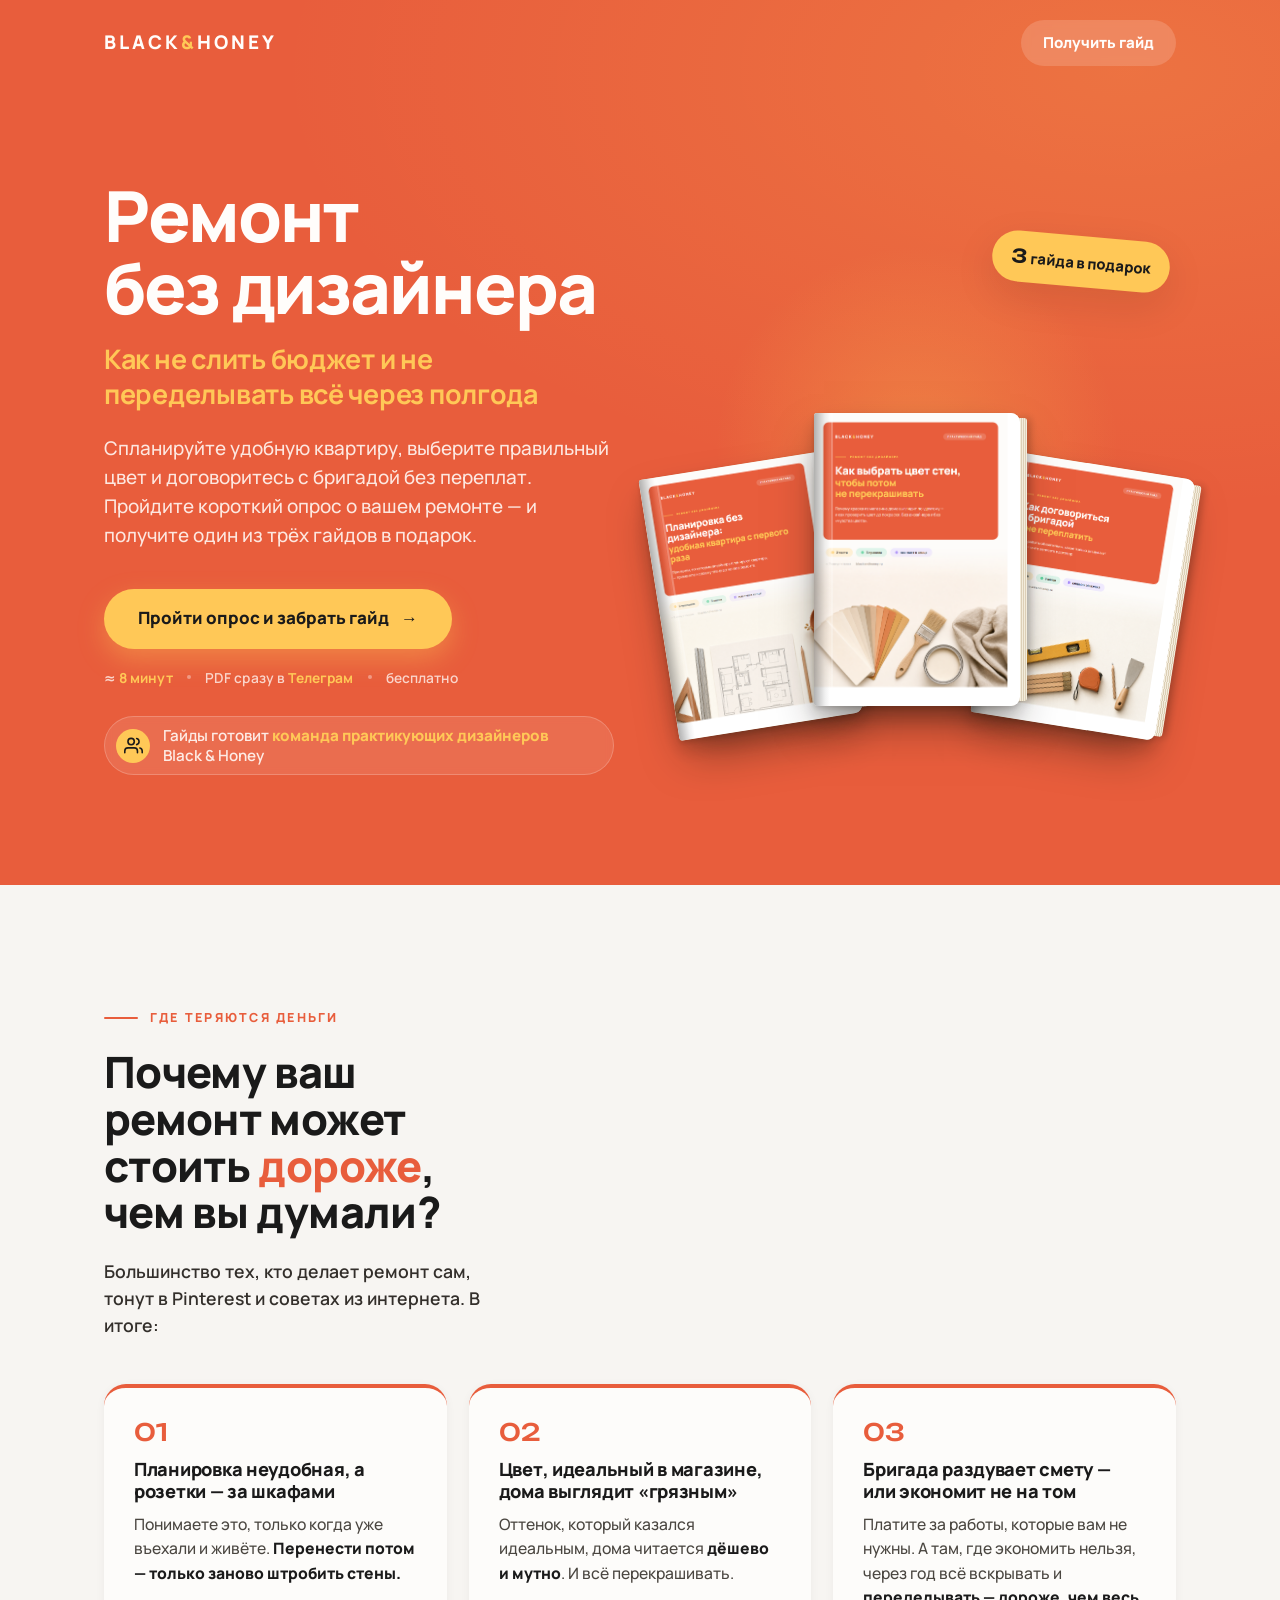
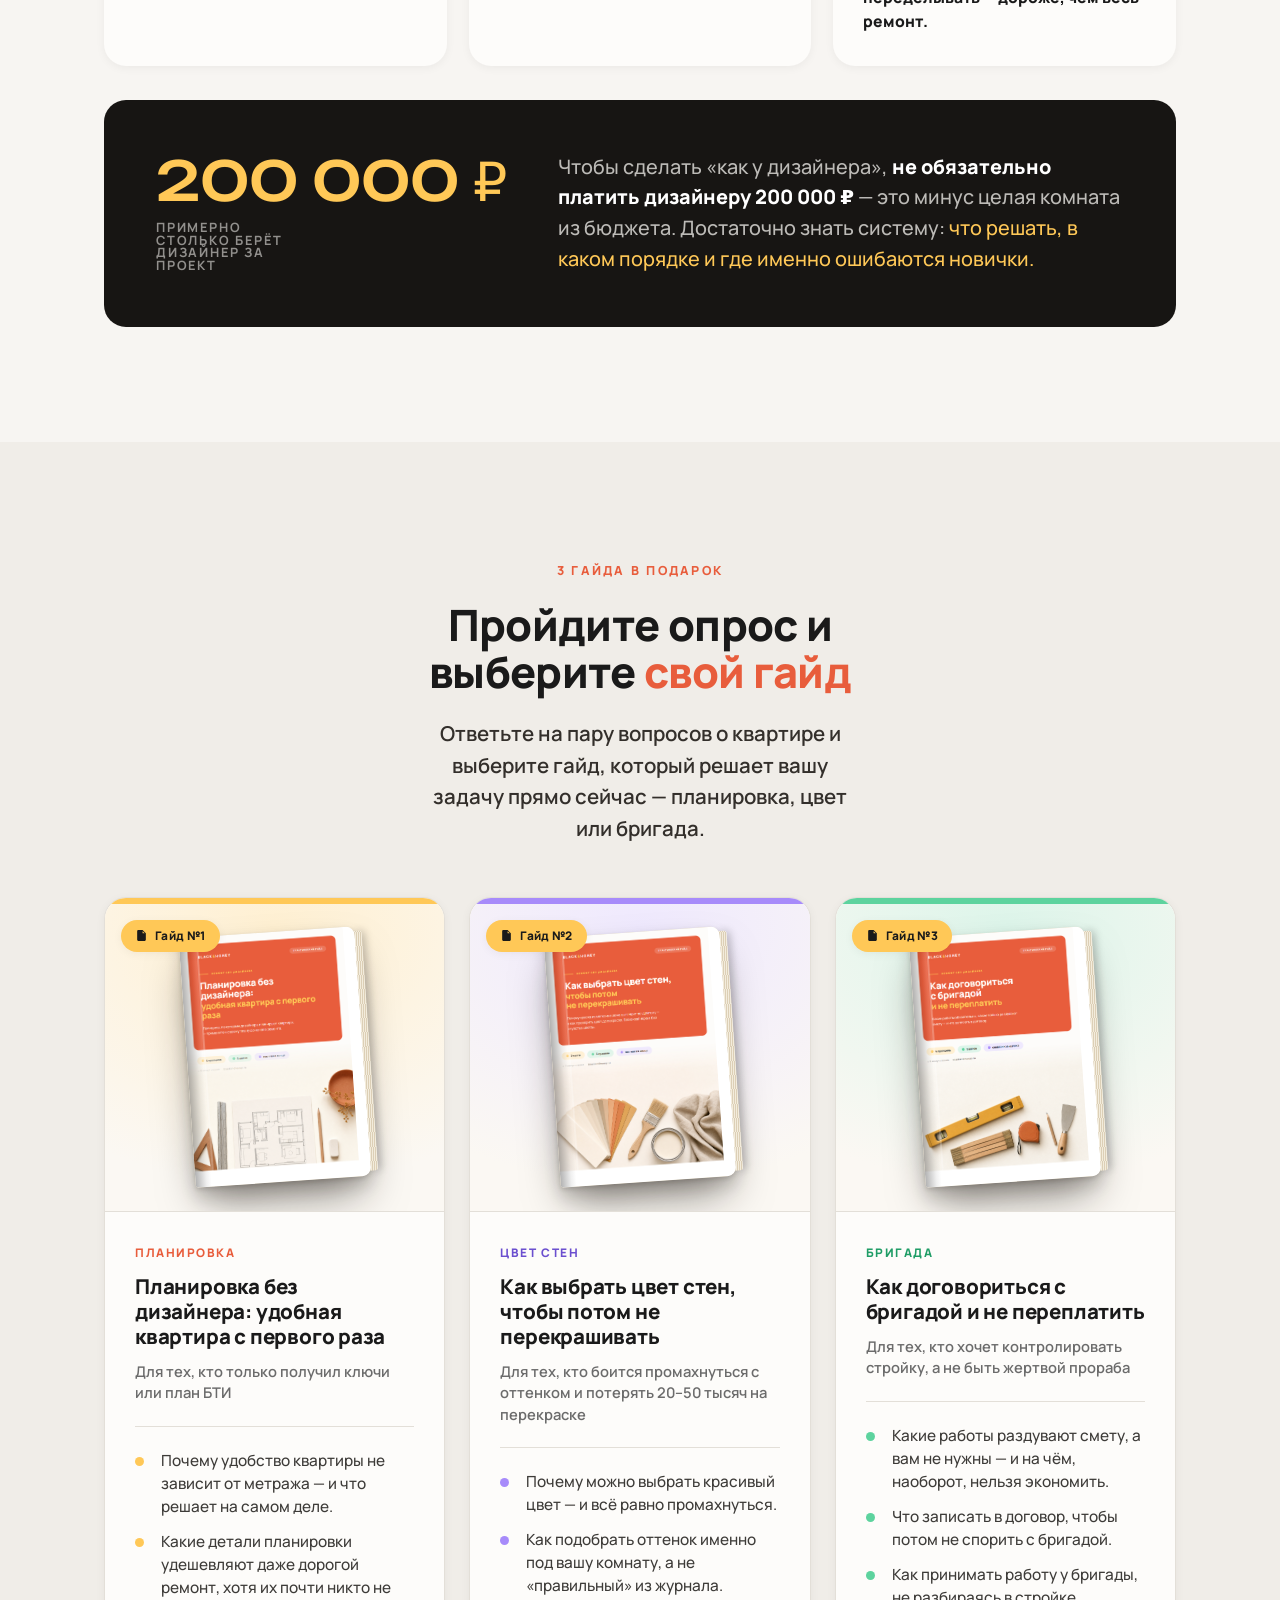
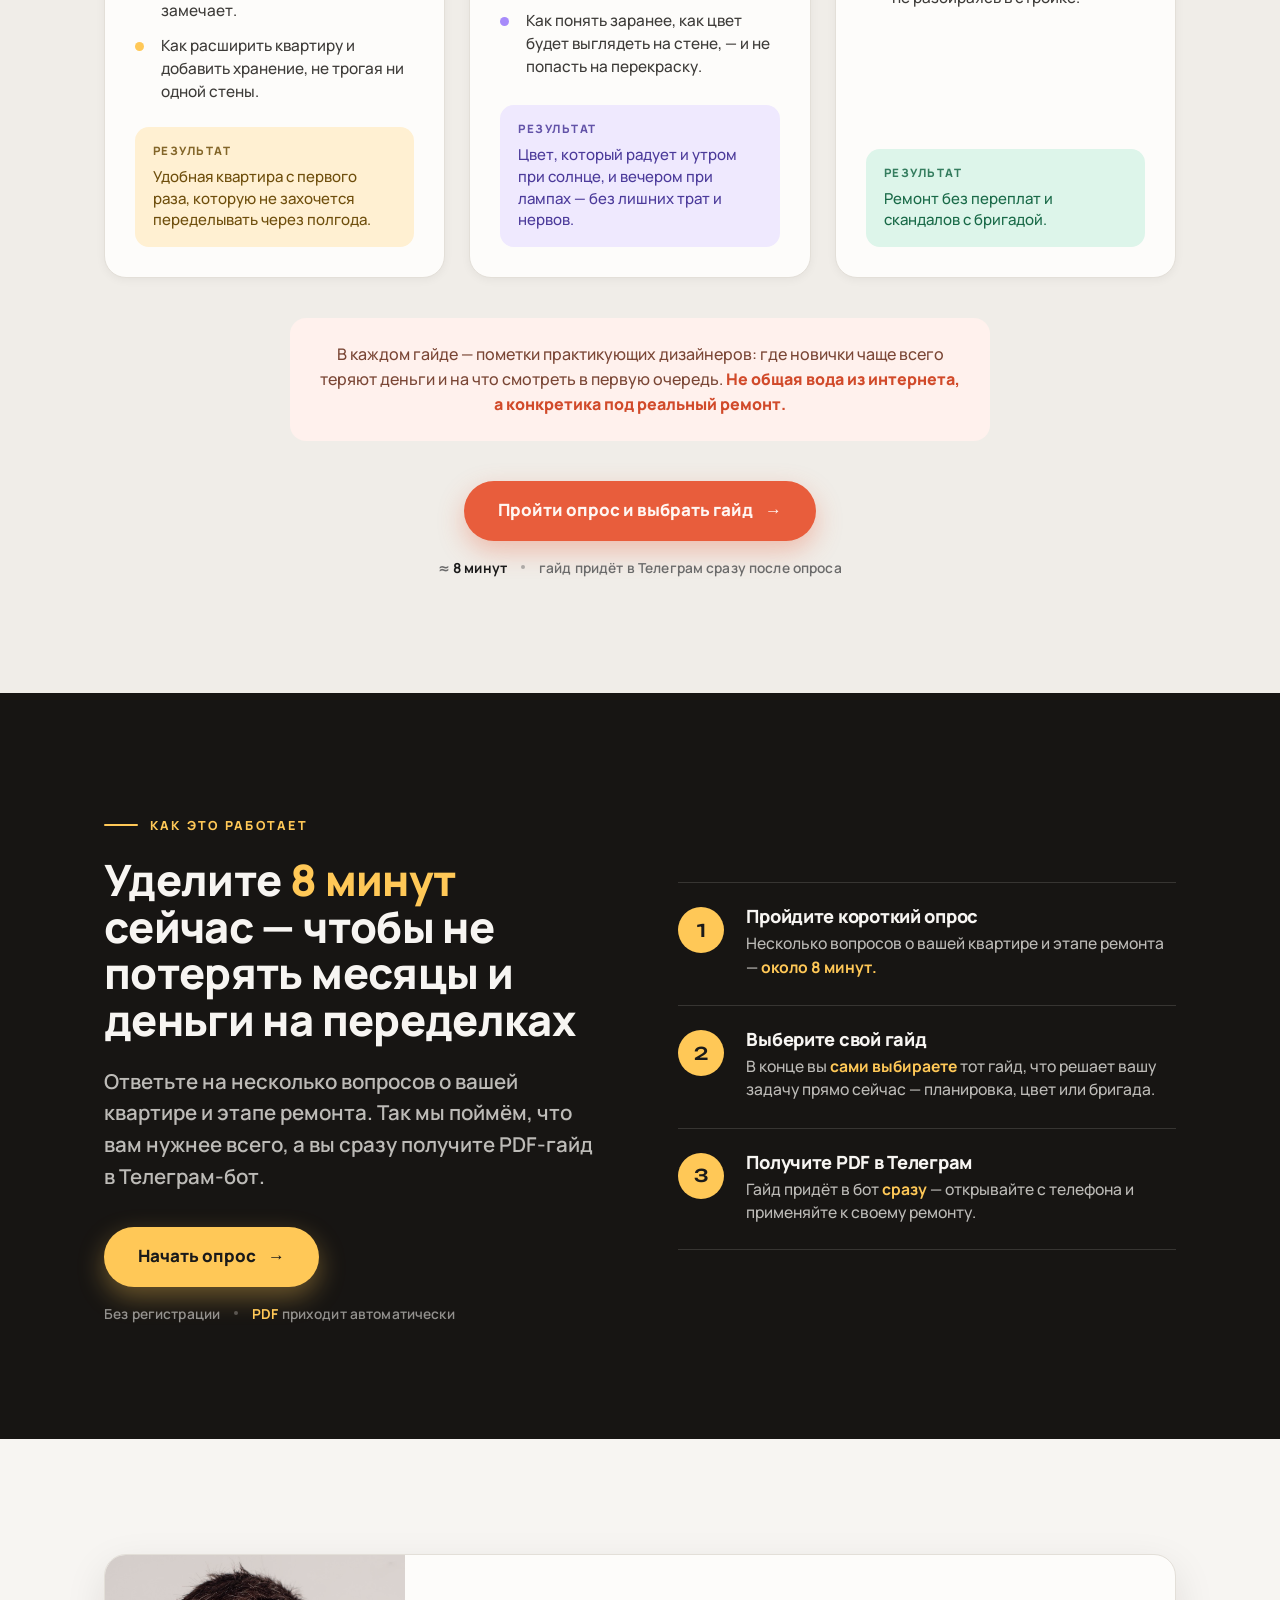
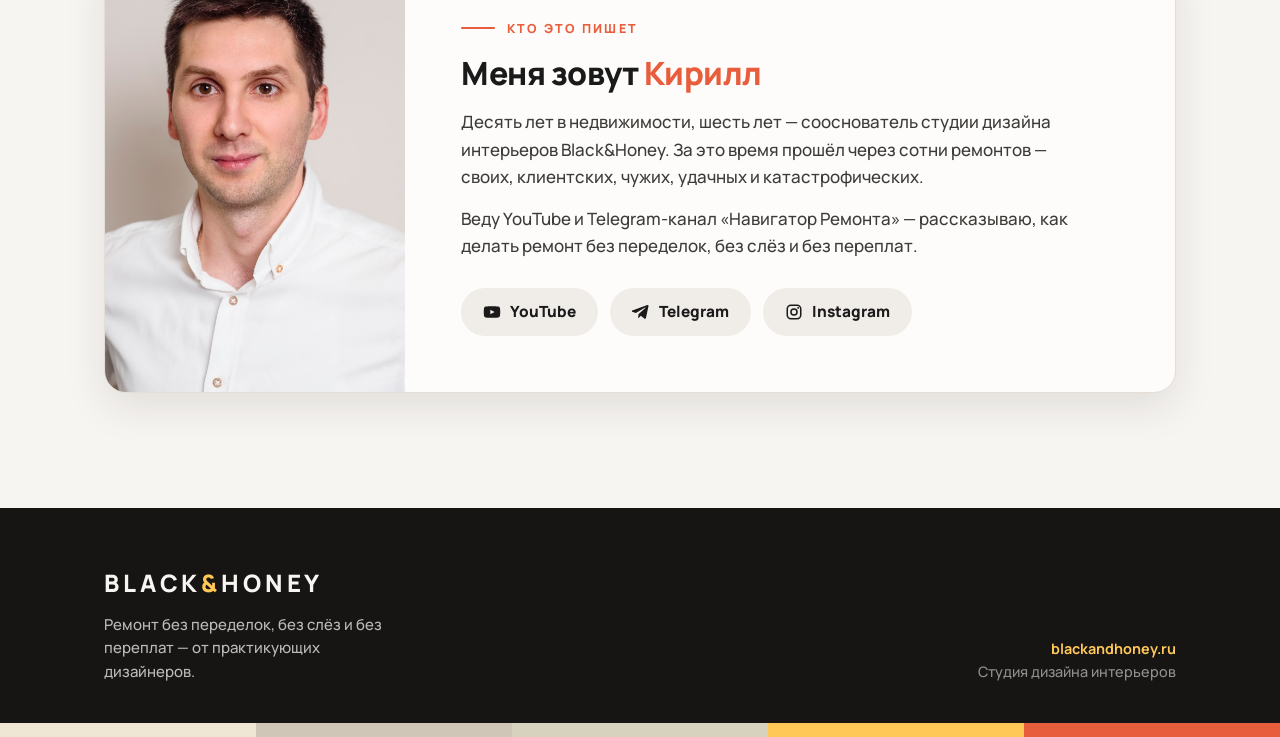
==== index.html @ 9e398879 "Kirill interior — лендинг" ====
<!DOCTYPE html>
<html lang="ru">
<head>
<meta charset="UTF-8">
<meta name="viewport" content="width=device-width, initial-scale=1">
<title>Black &amp; Honey — Ремонт без дизайнера: пройдите опрос и заберите гайд</title>
<meta name="description" content="Спланируйте удобную квартиру, выберите правильный цвет и договоритесь с бригадой без переплат. Пройдите короткий опрос и получите один из трёх гайдов от практикующих дизайнеров в подарок.">
<link rel="stylesheet" href="fonts/fonts.css">
<style>
/* ============ ТОКЕНЫ (палитра blackandhoney.ru — из гайдов) ============ */
:root{
  --ink:        #1A1A1A;
  --ink-deep:   #171513;
  --paper:      #F7F5F2;
  --paper-2:    #F0EDE8;
  --page:       #FDFCFA;
  --honey:      #FFC857;
  --honey-deep: #E2A93B;
  --terra:      #E85D3C;
  --terra-deep: #D14A2A;
  --terra-soft: #FFF1ED;
  --muted:      #6B6B6B;
  --line:       #E3DFD8;
  --line-dark:  rgba(247,245,242,.14);
  --paper-dim:  rgba(247,245,242,.74);
  --paper-dim2: rgba(247,245,242,.55);

  /* пастельные акценты (как в гайдах) */
  --p-yellow:   #FFC857;
  --p-purple:   #A78BFA;
  --p-green:    #5DD39E;
  --p-yellow-soft: #FFF0D2;
  --p-purple-soft: #EFE9FE;
  --p-green-soft:  #DDF5EA;

  /* выкрасы для финальной ленты */
  --sw-cream:   #F0E6D4;
  --sw-greige:  #CFC6B8;
  --sw-green:   #D6D2BD;

  --wrap: 1120px;
  --radius: 22px;
  --shadow-sm: 0 2px 10px rgba(26,20,14,.05);
  --shadow-md: 0 14px 40px rgba(26,20,14,.10);
  --shadow-lg: 0 26px 70px rgba(26,20,14,.16);
}

*{margin:0;padding:0;box-sizing:border-box}
html{scroll-behavior:smooth}
body{
  font-family:'Manrope',system-ui,-apple-system,sans-serif;
  font-weight:500;
  color:var(--ink);
  background:var(--paper);
  -webkit-font-smoothing:antialiased;
  text-rendering:optimizeLegibility;
  line-height:1.55;
  overflow-x:hidden;
}
img{max-width:100%;display:block}
a{color:inherit;text-decoration:none}
::selection{background:var(--honey);color:var(--ink)}

.wrap{max-width:var(--wrap);margin:0 auto;padding:0 24px}
.section{padding:clamp(64px,9vw,120px) 0}

/* ============ ТИПОГРАФИКА ============ */
h1,h2,h3,h4{letter-spacing:-.015em;line-height:1.08;font-weight:800}
.uf{font-family:'Unbounded',sans-serif}

.kicker{
  display:inline-flex;align-items:center;gap:12px;
  font-size:.78rem;font-weight:800;letter-spacing:.18em;text-transform:uppercase;
  color:var(--terra);margin-bottom:22px;
}
.kicker::before{content:"";width:34px;height:2px;background:currentColor;border-radius:2px}
.kicker.on-dark{color:var(--honey)}

h2.h{font-size:clamp(1.7rem,4.2vw,2.7rem);max-width:20ch;margin-bottom:22px}
h2.h em{font-style:normal;color:var(--terra)}
.on-dark h2.h em,.dark h2.h em{color:var(--honey)}
.lead{font-size:clamp(1.05rem,2.2vw,1.28rem);line-height:1.55;font-weight:600;max-width:60ch;color:#332f2b}
.dark .lead,.on-dark .lead{color:var(--paper-dim)}

/* ============ КНОПКИ ============ */
.btn{
  display:inline-flex;align-items:center;justify-content:center;gap:12px;
  font-weight:800;font-size:1.06rem;line-height:1;
  padding:20px 34px;border-radius:100px;border:0;cursor:pointer;
  min-height:60px;transition:transform .18s ease, box-shadow .18s ease, background .18s ease;
  text-align:center;
}
.btn-primary{background:var(--terra);color:#FFF6F2;box-shadow:0 10px 26px rgba(232,93,60,.34)}
.btn-primary:hover{background:var(--terra-deep);transform:translateY(-2px);box-shadow:0 16px 34px rgba(232,93,60,.42)}
.btn-honey{background:var(--honey);color:var(--ink);box-shadow:0 10px 26px rgba(255,200,87,.36)}
.btn-honey:hover{background:var(--honey-deep);transform:translateY(-2px);box-shadow:0 16px 34px rgba(255,200,87,.44)}
.btn .arw{font-family:'Unbounded';font-weight:500;transition:transform .18s ease}
.btn:hover .arw{transform:translateX(4px)}
.btn-sm{padding:13px 22px;font-size:.94rem;min-height:46px}
.btn:focus-visible{outline:3px solid var(--ink);outline-offset:3px}

.cta-note{font-size:.86rem;color:var(--muted);font-weight:600;letter-spacing:.01em;
  display:flex;align-items:center;gap:14px;flex-wrap:wrap}
.cta-note b{color:var(--ink)}
.on-dark .cta-note,.dark .cta-note{color:var(--paper-dim2)}
.on-dark .cta-note b,.dark .cta-note b{color:var(--honey)}
.cta-note .dot{width:4px;height:4px;border-radius:50%;background:currentColor;opacity:.5}

/* ============ ХЕДЕР ============ */
.head{
  position:fixed;top:0;left:0;right:0;z-index:100;
  transition:background .3s ease, box-shadow .3s ease, padding .3s ease;
  padding:20px 0;
}
.head.scrolled{background:rgba(247,245,242,.92);backdrop-filter:blur(12px);
  box-shadow:0 1px 0 var(--line),0 8px 24px rgba(26,20,14,.06);padding:12px 0}
.head .wrap{display:flex;align-items:center;justify-content:space-between}
.wordmark{font-size:1.18rem;font-weight:800;letter-spacing:.16em;text-transform:uppercase;color:#FFFDFB;transition:color .3s ease}
.wordmark span{color:var(--honey)}
.head.scrolled .wordmark{color:var(--ink)}
.head.scrolled .wordmark span{color:var(--terra)}
.head .btn-sm{background:rgba(255,255,255,.16);color:#FFFDFB;backdrop-filter:blur(4px)}
.head.scrolled .btn-sm{background:var(--terra);color:#FFF6F2}
.head .btn-sm:hover{transform:translateY(-1px)}
@media(max-width:600px){.head .head-cta{display:none}}

/* ============ HERO ============ */
.hero{
  position:relative;background:var(--terra);color:#FFF6F2;overflow:hidden;
  padding:clamp(130px,17vw,180px) 0 clamp(70px,9vw,110px);
}
.hero::after{content:"";position:absolute;inset:0;pointer-events:none;
  background:radial-gradient(120% 90% at 88% 8%,rgba(255,200,87,.20),transparent 55%);}
.hero .wrap{position:relative;z-index:2}
.hero-grid{display:grid;grid-template-columns:1.22fr .78fr;gap:44px;align-items:center}
.hero-over{
  font-size:.8rem;font-weight:800;letter-spacing:.22em;text-transform:uppercase;
  color:var(--honey);margin-bottom:26px;display:flex;align-items:center;gap:14px;
}
.hero-over::before{content:"";width:40px;height:2px;background:var(--honey)}
h1{font-size:clamp(2.9rem,6.4vw,4.4rem);line-height:1.02;color:#FFFDFB;letter-spacing:-.03em;font-weight:800}
h1 .nb{white-space:nowrap}
.hero-tag{margin-top:18px;font-weight:700;
  font-size:clamp(1.18rem,2.6vw,1.68rem);line-height:1.3;color:var(--honey);max-width:26ch;letter-spacing:-.01em}
.hero-sub{margin-top:22px;font-size:clamp(1.02rem,2.1vw,1.18rem);line-height:1.55;font-weight:500;
  color:rgba(255,246,242,.9);max-width:52ch}
.hero-cta{margin-top:38px;display:flex;flex-direction:column;gap:18px;align-items:flex-start}
.hero .cta-note{color:rgba(255,246,242,.78)}
.hero .cta-note b{color:var(--honey)}

/* кредл: команда практикующих дизайнеров */
.hero-cred{
  margin-top:28px;display:inline-flex;align-items:center;gap:13px;
  background:rgba(255,255,255,.10);border:1px solid rgba(255,246,242,.22);
  border-radius:100px;padding:9px 18px 9px 11px;backdrop-filter:blur(4px);
}
.hero-cred .cred-ic{width:34px;height:34px;border-radius:50%;flex:0 0 auto;
  background:var(--honey);color:var(--ink);display:flex;align-items:center;justify-content:center}
.hero-cred .cred-ic svg{width:19px;height:19px}
.hero-cred span{font-size:.95rem;line-height:1.3;color:rgba(255,246,242,.92);font-weight:600}
.hero-cred b{color:var(--honey);font-weight:800}

/* ============ 3D-КНИГА (гайд как продукт) ============ */
.book{
  position:relative;width:var(--bw,168px);aspect-ratio:172/244;
  border-radius:3px 9px 9px 3px;background:#efe7d6;
  box-shadow:0 2px 4px rgba(26,20,14,.14),0 9px 16px rgba(26,20,14,.16),
    0 24px 44px -10px rgba(26,20,14,.5);
  transition:transform .45s cubic-bezier(.2,.8,.25,1),box-shadow .45s ease;
}
.book__face{position:absolute;inset:0;border-radius:inherit;overflow:hidden}
.book__face img{width:100%;height:100%;object-fit:cover;object-position:top;display:block}
/* тень корешка + глянец слева */
.book__face::before{content:"";position:absolute;left:0;top:0;bottom:0;width:20px;z-index:2;
  background:linear-gradient(90deg,rgba(0,0,0,.30),rgba(0,0,0,.06) 55%,rgba(255,255,255,.12) 80%,rgba(255,255,255,0))}
.book__face::after{content:"";position:absolute;left:17px;top:0;bottom:0;width:2px;z-index:2;background:rgba(255,255,255,.22)}
/* блок страниц справа (толщина) */
.book::before{content:"";position:absolute;top:5px;bottom:5px;right:-7px;width:9px;z-index:-1;
  border-radius:0 3px 3px 0;
  background:repeating-linear-gradient(90deg,#f3ecdc 0,#f3ecdc 1px,#dccfb6 1px,#dccfb6 2px);
  box-shadow:3px 0 8px rgba(0,0,0,.22)}

/* три книги в hero */
.hero-art{position:relative;display:flex;justify-content:center;align-items:flex-end;min-height:500px}
.hero-art::before{content:"";position:absolute;top:44%;left:50%;transform:translate(-50%,-50%);
  width:460px;height:460px;border-radius:50%;z-index:0;
  background:radial-gradient(circle,rgba(255,200,87,.30),transparent 62%)}
.hero-books{position:relative;z-index:2;display:flex;justify-content:center;align-items:flex-end}
.hero-books .book{--bw:186px}
.hero-books .b1{transform:rotate(-9deg);margin-right:-30px;z-index:1}
.hero-books .b2{--bw:206px;transform:translateY(-22px);z-index:3}
.hero-books .b3{transform:rotate(9deg);margin-left:-30px;z-index:2}
.hero-books:hover .b1{transform:rotate(-13deg) translateX(-8px)}
.hero-books:hover .b3{transform:rotate(13deg) translateX(8px)}
.hero-books:hover .b2{transform:translateY(-30px)}
/* общая тень-подложка под книгами */
.hero-art::after{content:"";position:absolute;bottom:26px;left:50%;transform:translateX(-50%);
  width:340px;height:34px;border-radius:50%;background:rgba(0,0,0,.28);filter:blur(18px);z-index:1}
.hero-art .badge{
  position:absolute;right:6px;top:8px;z-index:6;
  background:var(--honey);color:var(--ink);font-weight:800;
  border-radius:100px;padding:11px 19px;font-size:.92rem;box-shadow:var(--shadow-md);
  transform:rotate(5deg);
}
.hero-art .badge .uf{font-size:1.18rem}

/* ============ БЛОК БОЛИ ============ */
.pain{background:var(--paper)}
.pain-head{max-width:40ch}
.pain-intro{font-size:1.1rem;font-weight:600;color:#332f2b;margin-top:6px;max-width:56ch}
.pain-grid{display:grid;grid-template-columns:repeat(3,1fr);gap:22px;margin-top:44px}
.pcard{
  background:var(--page);border-radius:var(--radius);padding:32px 30px;
  border-top:4px solid var(--terra);box-shadow:var(--shadow-sm);
  transition:transform .2s ease, box-shadow .2s ease;
}
.pcard:hover{transform:translateY(-4px);box-shadow:var(--shadow-md)}
.pcard .pn{font-family:'Unbounded';font-weight:500;font-size:1.5rem;color:var(--terra);
  display:block;margin-bottom:14px;line-height:1}
.pcard h4{font-size:1.14rem;font-weight:800;margin-bottom:9px;line-height:1.25}
.pcard p{font-size:.98rem;line-height:1.55;color:#4a4640}
.pcard p b{color:var(--ink);font-weight:800}

/* плашка ценности (тёмный якорь) */
.value{
  margin-top:34px;background:var(--ink-deep);color:var(--paper);
  border-radius:var(--radius);padding:clamp(34px,5vw,52px);
  display:grid;grid-template-columns:auto 1fr;gap:clamp(28px,4vw,52px);align-items:center;
}
.value .big{font-family:'Unbounded';font-weight:500;font-size:clamp(2.2rem,6vw,3.4rem);
  color:var(--honey);line-height:1;white-space:nowrap}
.value .big small{display:block;font-family:'Manrope';font-size:.8rem;font-weight:700;
  letter-spacing:.14em;text-transform:uppercase;color:var(--paper-dim2);margin-top:12px;white-space:normal;max-width:20ch}
.value p{font-size:clamp(1.05rem,2.1vw,1.24rem);line-height:1.55;color:var(--paper-dim)}
.value p b{color:#FFF;font-weight:800}
.value p .hl{color:var(--honey)}
@media(max-width:680px){.value{grid-template-columns:1fr;gap:22px}.value .big{white-space:normal}}

/* ============ ГАЙДЫ ============ */
.guides{background:var(--paper-2)}
.guides-head{text-align:center;max-width:44ch;margin:0 auto}
.guides-head .kicker{justify-content:center}
.guides-head .kicker::before{display:none}
.guides-grid{display:grid;grid-template-columns:repeat(3,1fr);gap:24px;margin-top:52px}
.gcard{
  background:var(--page);border-radius:var(--radius);overflow:hidden;
  box-shadow:var(--shadow-sm);display:flex;flex-direction:column;position:relative;
  border:1px solid var(--line);transition:transform .22s ease, box-shadow .22s ease;
}
.gcard:hover{transform:translateY(-6px);box-shadow:var(--shadow-lg)}
.gcard .gc-top{height:6px}
.gcard.y .gc-top{background:var(--p-yellow)}
.gcard.p .gc-top{background:var(--p-purple)}
.gcard.g .gc-top{background:var(--p-green)}
/* книга-гайд как «продукт» в подарок */
.gc-media{position:relative;height:308px;overflow:hidden;
  display:flex;justify-content:center;align-items:center;padding:30px;border-bottom:1px solid var(--line)}
.gcard.y .gc-media{background:radial-gradient(125% 105% at 50% 8%,var(--p-yellow-soft),#FBF8F3 80%)}
.gcard.p .gc-media{background:radial-gradient(125% 105% at 50% 8%,var(--p-purple-soft),#FBF8F3 80%)}
.gcard.g .gc-media{background:radial-gradient(125% 105% at 50% 8%,var(--p-green-soft),#FBF8F3 80%)}
.gc-media .book{--bw:176px;transform:rotate(-4deg)}
.gcard:hover .gc-media .book{transform:rotate(0) translateY(-6px)}
.gc-media .gc-peek{
  position:absolute;left:16px;top:16px;z-index:4;
  background:var(--honey);color:var(--ink);
  border-radius:100px;padding:7px 14px;font-size:.74rem;font-weight:800;letter-spacing:.03em;
  display:inline-flex;align-items:center;gap:7px;box-shadow:var(--shadow-sm);
}
.gc-media .gc-peek svg{width:13px;height:13px}
.gc-in{padding:32px 30px 30px;display:flex;flex-direction:column;flex:1}
.gc-num{
  display:inline-flex;align-items:center;align-self:flex-start;border-radius:100px;
  padding:8px 17px;font-family:'Unbounded';font-weight:500;font-size:.82rem;letter-spacing:.02em;
  margin-bottom:16px;
}
.gcard.y .gc-num{background:var(--p-yellow-soft);color:#8A6210}
.gcard.p .gc-num{background:var(--p-purple-soft);color:#5F4AB8}
.gcard.g .gc-num{background:var(--p-green-soft);color:#1F7D55}
.gc-tag{font-size:.74rem;font-weight:800;letter-spacing:.13em;text-transform:uppercase;
  color:var(--terra);margin-bottom:12px}
.gcard.p .gc-tag{color:#6B4FCF}
.gcard.g .gc-tag{color:#1F9D66}
.gc-h{font-size:1.28rem;font-weight:800;line-height:1.22;margin-bottom:12px;letter-spacing:-.01em}
.gc-for{font-size:.92rem;line-height:1.45;color:var(--muted);font-weight:600;margin-bottom:22px;
  padding-bottom:22px;border-bottom:1px solid var(--line)}
.gc-list{list-style:none;display:flex;flex-direction:column;gap:12px;margin-bottom:24px}
.gc-list li{font-size:.96rem;line-height:1.5;color:#3D3B38;padding-left:26px;position:relative}
.gc-list li::before{content:"";position:absolute;left:0;top:8px;width:9px;height:9px;border-radius:50%}
.gcard.y .gc-list li::before{background:var(--p-yellow)}
.gcard.p .gc-list li::before{background:var(--p-purple)}
.gcard.g .gc-list li::before{background:var(--p-green)}
.gc-res{margin-top:auto;border-radius:14px;padding:16px 18px;font-size:.94rem;line-height:1.45}
.gc-res b{display:block;font-size:.72rem;font-weight:800;letter-spacing:.13em;text-transform:uppercase;
  margin-bottom:6px;opacity:.85}
.gcard.y .gc-res{background:var(--p-yellow-soft);color:#6E4E0C}
.gcard.p .gc-res{background:var(--p-purple-soft);color:#4B3A9A}
.gcard.g .gc-res{background:var(--p-green-soft);color:#186947}

.guides-note{
  margin:40px auto 0;max-width:70ch;text-align:center;
  background:var(--terra-soft);border-radius:16px;padding:24px 30px;
  font-size:1rem;line-height:1.55;color:#7A4635;position:relative;
}
.guides-note b{color:var(--terra-deep);font-weight:800}
.guides-cta{text-align:center;margin-top:40px;display:flex;flex-direction:column;align-items:center;gap:16px}

/* ============ КАК ЭТО РАБОТАЕТ / 8 МИНУТ (тёмный) ============ */
.how{background:var(--ink-deep);color:var(--paper)}
.how-grid{display:grid;grid-template-columns:1fr 1fr;gap:clamp(40px,6vw,80px);align-items:center}
.how h2.h{color:var(--paper)}
.how .lead{margin-top:6px}
.how-cta{margin-top:34px;display:flex;flex-direction:column;gap:16px;align-items:flex-start}
.steps{display:flex;flex-direction:column;gap:2px}
.step{display:grid;grid-template-columns:auto 1fr;gap:22px;align-items:flex-start;
  padding:24px 0;border-top:1px solid var(--line-dark)}
.step:last-child{border-bottom:1px solid var(--line-dark)}
.step .sn{width:46px;height:46px;border-radius:50%;background:var(--honey);color:var(--ink);
  display:flex;align-items:center;justify-content:center;font-family:'Unbounded';font-weight:500;
  font-size:1.1rem;flex:0 0 auto}
.step h4{font-size:1.14rem;font-weight:800;margin-bottom:5px;color:var(--paper)}
.step p{font-size:.98rem;line-height:1.5;color:var(--paper-dim)}
.step p b{color:var(--honey)}

/* ============ АВТОР ============ */
.author{background:var(--paper)}
.author-card{
  background:var(--page);border-radius:var(--radius);box-shadow:var(--shadow-md);
  border:1px solid var(--line);overflow:hidden;
  display:grid;grid-template-columns:300px 1fr;
}
.author-photo{position:relative;background:var(--paper-2)}
.author-photo img{width:100%;height:100%;object-fit:cover;object-position:50% 12%}
.author-body{padding:clamp(36px,5vw,56px)}
.author-body .kicker{margin-bottom:18px}
.author-body h3{font-size:clamp(1.5rem,3vw,2rem);margin-bottom:18px}
.author-body h3 em{font-style:normal;color:var(--terra)}
.author-body p{font-size:1.06rem;line-height:1.62;color:#3D3B38;max-width:56ch}
.author-body p+p{margin-top:14px}
.socials{display:flex;flex-wrap:wrap;gap:12px;margin-top:28px}
.soc{display:inline-flex;align-items:center;gap:9px;background:var(--paper-2);border-radius:100px;
  padding:12px 22px;font-size:.96rem;font-weight:800;color:var(--ink);
  transition:background .18s ease,transform .18s ease}
.soc:hover{background:var(--honey);transform:translateY(-2px)}
.soc svg{width:18px;height:18px}
@media(max-width:760px){
  .author-card{grid-template-columns:1fr}
  .author-photo{height:auto;aspect-ratio:4/5;max-height:460px}
  .author-photo img{object-position:50% 20%}
}

/* ============ ФУТЕР ============ */
.foot{background:var(--ink-deep);color:var(--paper-dim);padding:56px 0 0}
.foot-in{display:flex;justify-content:space-between;align-items:flex-end;gap:32px;flex-wrap:wrap;
  padding-bottom:40px}
.foot .wordmark{font-size:1.5rem;color:var(--paper)}
.foot .wordmark span{color:var(--honey)}
.foot-right{text-align:right;font-size:.9rem;line-height:1.6;color:var(--paper-dim2)}
.foot-right b{color:var(--honey)}
.foot-strip{display:flex;height:14px}
.foot-strip i{flex:1}
@media(max-width:600px){.foot-in{flex-direction:column;align-items:flex-start}.foot-right{text-align:left}}

/* ============ АНИМАЦИЯ ПОЯВЛЕНИЯ ============ */
.reveal{opacity:0;transform:translateY(22px);transition:opacity .7s cubic-bezier(.16,1,.3,1),transform .7s cubic-bezier(.16,1,.3,1)}
.reveal.in{opacity:1;transform:none}
.reveal.d1{transition-delay:.08s}.reveal.d2{transition-delay:.16s}.reveal.d3{transition-delay:.24s}

/* ============ АДАПТИВ ============ */
@media(max-width:940px){
  .hero-grid{grid-template-columns:minmax(0,1fr);gap:20px}
  .hero-art{min-height:0;margin-top:8px}
  .pain-grid,.guides-grid{grid-template-columns:minmax(0,1fr);gap:18px}
  .how-grid{grid-template-columns:minmax(0,1fr);gap:36px}
}
@media(max-width:560px){
  .wrap{padding:0 18px}
  .btn{width:100%;min-width:0;padding-left:20px;padding-right:20px;font-size:1rem}
  .hero-cta,.guides-cta,.how-cta{align-items:stretch;width:100%}
  .hero-grid>div{min-width:0}
  h1{font-size:clamp(2.2rem,9vw,3rem)}
  h1,.hero-tag,.hero-sub,.lead{overflow-wrap:break-word;max-width:100%}
  .hero-books .book{--bw:150px}
  .hero-books .b2{--bw:166px}
  .hero-art{min-height:380px}
  .gc-media{height:270px}
  .gc-media .book{--bw:158px}
}
@media(prefers-reduced-motion:reduce){
  html{scroll-behavior:auto}
  .reveal{opacity:1;transform:none;transition:none}
  *{animation:none!important}
}
</style>
</head>
<body>

<!-- ============ ХЕДЕР ============ -->
<header class="head" id="head">
  <div class="wrap">
    <div class="wordmark">Black<span>&amp;</span>Honey</div>
    <a href="#survey" class="btn btn-sm head-cta">Получить гайд</a>
  </div>
</header>

<!-- ============ HERO ============ -->
<section class="hero">
  <div class="wrap">
    <div class="hero-grid">
      <div>
        <h1 class="reveal in">Ремонт<br><span class="nb">без дизайнера</span></h1>
        <p class="hero-tag reveal in d1">Как не слить бюджет и не переделывать всё через полгода</p>
        <p class="hero-sub reveal in d2">Спланируйте удобную квартиру, выберите правильный цвет и договоритесь с бригадой без переплат. Пройдите короткий опрос о вашем ремонте — и получите один из трёх гайдов в подарок.</p>
        <div class="hero-cta reveal in d3">
          <!-- TODO: заменить href="#survey" на ссылку на опрос -->
          <a href="#survey" class="btn btn-honey">Пройти опрос и забрать гайд <span class="arw">→</span></a>
          <div class="cta-note">
            <span>≈ <b>8 минут</b></span><span class="dot"></span>
            <span>PDF сразу в <b>Телеграм</b></span><span class="dot"></span>
            <span>бесплатно</span>
          </div>
        </div>
        <div class="hero-cred reveal in d3">
          <span class="cred-ic"><svg viewBox="0 0 24 24" fill="none" stroke="currentColor" stroke-width="2" stroke-linecap="round" stroke-linejoin="round"><path d="M17 21v-2a4 4 0 0 0-4-4H5a4 4 0 0 0-4 4v2"/><circle cx="9" cy="7" r="4"/><path d="M23 21v-2a4 4 0 0 0-3-3.87M16 3.13a4 4 0 0 1 0 7.75"/></svg></span>
          <span>Гайды готовит <b>команда практикующих дизайнеров</b> Black&nbsp;&amp;&nbsp;Honey</span>
        </div>
      </div>

      <div class="hero-art reveal in d2">
        <div class="badge"><span class="uf">3</span> гайда в подарок</div>
        <div class="hero-books">
          <div class="book b1"><div class="book__face"><img src="img/cover-page-1.png" alt="Гайд «Планировка без дизайнера»"></div></div>
          <div class="book b2"><div class="book__face"><img src="img/cover-page-2.png" alt="Гайд «Как выбрать цвет стен»"></div></div>
          <div class="book b3"><div class="book__face"><img src="img/cover-page-3.png" alt="Гайд «Как договориться с бригадой»"></div></div>
        </div>
      </div>
    </div>
  </div>
</section>

<!-- ============ БЛОК БОЛИ ============ -->
<section class="section pain">
  <div class="wrap">
    <div class="pain-head reveal">
      <div class="kicker">Где теряются деньги</div>
      <h2 class="h">Почему ваш ремонт может стоить <em>дороже</em>, чем вы думали?</h2>
      <p class="pain-intro">Большинство тех, кто делает ремонт сам, тонут в Pinterest и советах из интернета. В итоге:</p>
    </div>

    <div class="pain-grid">
      <div class="pcard reveal d1">
        <span class="pn uf">01</span>
        <h4>Планировка неудобная, а розетки — за шкафами</h4>
        <p>Понимаете это, только когда уже въехали и живёте. <b>Перенести потом — только заново штробить стены.</b></p>
      </div>
      <div class="pcard reveal d2">
        <span class="pn uf">02</span>
        <h4>Цвет, идеальный в магазине, дома выглядит «грязным»</h4>
        <p>Оттенок, который казался идеальным, дома читается <b>дёшево и мутно</b>. И всё перекрашивать.</p>
      </div>
      <div class="pcard reveal d3">
        <span class="pn uf">03</span>
        <h4>Бригада раздувает смету — или экономит не на том</h4>
        <p>Платите за работы, которые вам не нужны. А там, где экономить нельзя, через год всё вскрывать и <b>переделывать — дороже, чем весь ремонт.</b></p>
      </div>
    </div>

    <div class="value reveal">
      <div class="big uf">200 000&nbsp;₽<small>примерно столько берёт дизайнер за проект</small></div>
      <p>Чтобы сделать «как у дизайнера», <b>не обязательно платить дизайнеру 200 000&nbsp;₽</b> — это минус целая комната из бюджета. Достаточно знать систему: <span class="hl">что решать, в каком порядке и где именно ошибаются новички.</span></p>
    </div>
  </div>
</section>

<!-- ============ ГАЙДЫ ============ -->
<section class="section guides" id="guides">
  <div class="wrap">
    <div class="guides-head reveal">
      <div class="kicker">3 гайда в подарок</div>
      <h2 class="h" style="max-width:none">Пройдите опрос и выберите <em>свой гайд</em></h2>
      <p class="lead" style="margin:0 auto">Ответьте на пару вопросов о квартире и выберите гайд, который решает вашу задачу прямо сейчас — планировка, цвет или бригада.</p>
    </div>

    <div class="guides-grid">
      <!-- Гайд 1 -->
      <article class="gcard y reveal d1">
        <div class="gc-top"></div>
        <div class="gc-media">
          <span class="gc-peek"><svg viewBox="0 0 24 24" fill="currentColor"><path d="M14 2H6a2 2 0 0 0-2 2v16a2 2 0 0 0 2 2h12a2 2 0 0 0 2-2V8l-6-6Zm0 2 4 4h-4V4Z"/></svg>Гайд&nbsp;№1</span>
          <div class="book"><div class="book__face"><img src="img/cover-page-1.png" alt="Обложка гайда «Планировка без дизайнера»"></div></div>
        </div>
        <div class="gc-in">
          <div class="gc-tag">Планировка</div>
          <h3 class="gc-h">Планировка без дизайнера: удобная квартира с первого раза</h3>
          <p class="gc-for">Для тех, кто только получил ключи или план БТИ</p>
          <ul class="gc-list">
            <li>Почему удобство квартиры не зависит от метража — и что решает на самом деле.</li>
            <li>Какие детали планировки удешевляют даже дорогой ремонт, хотя их почти никто не замечает.</li>
            <li>Как расширить квартиру и добавить хранение, не трогая ни одной стены.</li>
          </ul>
          <div class="gc-res"><b>Результат</b>Удобная квартира с первого раза, которую не захочется переделывать через полгода.</div>
        </div>
      </article>

      <!-- Гайд 2 -->
      <article class="gcard p reveal d2">
        <div class="gc-top"></div>
        <div class="gc-media">
          <span class="gc-peek"><svg viewBox="0 0 24 24" fill="currentColor"><path d="M14 2H6a2 2 0 0 0-2 2v16a2 2 0 0 0 2 2h12a2 2 0 0 0 2-2V8l-6-6Zm0 2 4 4h-4V4Z"/></svg>Гайд&nbsp;№2</span>
          <div class="book"><div class="book__face"><img src="img/cover-page-2.png" alt="Обложка гайда «Как выбрать цвет стен»"></div></div>
        </div>
        <div class="gc-in">
          <div class="gc-tag">Цвет стен</div>
          <h3 class="gc-h">Как выбрать цвет стен, чтобы потом не перекрашивать</h3>
          <p class="gc-for">Для тех, кто боится промахнуться с оттенком и потерять 20–50 тысяч на перекраске</p>
          <ul class="gc-list">
            <li>Почему можно выбрать красивый цвет — и всё равно промахнуться.</li>
            <li>Как подобрать оттенок именно под вашу комнату, а не «правильный» из журнала.</li>
            <li>Как понять заранее, как цвет будет выглядеть на стене, — и не попасть на перекраску.</li>
          </ul>
          <div class="gc-res"><b>Результат</b>Цвет, который радует и утром при солнце, и вечером при лампах — без лишних трат и нервов.</div>
        </div>
      </article>

      <!-- Гайд 3 -->
      <article class="gcard g reveal d3">
        <div class="gc-top"></div>
        <div class="gc-media">
          <span class="gc-peek"><svg viewBox="0 0 24 24" fill="currentColor"><path d="M14 2H6a2 2 0 0 0-2 2v16a2 2 0 0 0 2 2h12a2 2 0 0 0 2-2V8l-6-6Zm0 2 4 4h-4V4Z"/></svg>Гайд&nbsp;№3</span>
          <div class="book"><div class="book__face"><img src="img/cover-page-3.png" alt="Обложка гайда «Как договориться с бригадой»"></div></div>
        </div>
        <div class="gc-in">
          <div class="gc-tag">Бригада</div>
          <h3 class="gc-h">Как договориться с бригадой и не переплатить</h3>
          <p class="gc-for">Для тех, кто хочет контролировать стройку, а не быть жертвой прораба</p>
          <ul class="gc-list">
            <li>Какие работы раздувают смету, а вам не нужны — и на чём, наоборот, нельзя экономить.</li>
            <li>Что записать в договор, чтобы потом не спорить с бригадой.</li>
            <li>Как принимать работу у бригады, не разбираясь в стройке.</li>
          </ul>
          <div class="gc-res"><b>Результат</b>Ремонт без переплат и скандалов с бригадой.</div>
        </div>
      </article>
    </div>

    <p class="guides-note reveal">В каждом гайде — пометки практикующих дизайнеров: где новички чаще всего теряют деньги и на что смотреть в первую очередь. <b>Не общая вода из интернета, а конкретика под реальный ремонт.</b></p>

    <div class="guides-cta reveal">
      <a href="#survey" class="btn btn-primary">Пройти опрос и выбрать гайд <span class="arw">→</span></a>
      <div class="cta-note"><span>≈ <b>8 минут</b></span><span class="dot"></span><span>гайд придёт в Телеграм сразу после опроса</span></div>
    </div>
  </div>
</section>

<!-- ============ КАК ЭТО РАБОТАЕТ / 8 МИНУТ ============ -->
<section class="section how on-dark" id="survey">
  <div class="wrap">
    <div class="how-grid">
      <div class="reveal">
        <div class="kicker on-dark">Как это работает</div>
        <h2 class="h">Уделите <em>8 минут</em> сейчас — чтобы не потерять месяцы и деньги на переделках</h2>
        <p class="lead">Ответьте на несколько вопросов о вашей квартире и этапе ремонта. Так мы поймём, что вам нужнее всего, а вы сразу получите PDF-гайд в Телеграм-бот.</p>
        <div class="how-cta">
          <!-- TODO: заменить href на ссылку на опрос -->
          <a href="#" class="btn btn-honey">Начать опрос <span class="arw">→</span></a>
          <div class="cta-note"><span>Без регистрации</span><span class="dot"></span><span><b>PDF</b> приходит автоматически</span></div>
        </div>
      </div>

      <div class="steps reveal d1">
        <div class="step">
          <div class="sn uf">1</div>
          <div><h4>Пройдите короткий опрос</h4><p>Несколько вопросов о вашей квартире и этапе ремонта — <b>около 8 минут.</b></p></div>
        </div>
        <div class="step">
          <div class="sn uf">2</div>
          <div><h4>Выберите свой гайд</h4><p>В конце вы <b>сами выбираете</b> тот гайд, что решает вашу задачу прямо сейчас — планировка, цвет или бригада.</p></div>
        </div>
        <div class="step">
          <div class="sn uf">3</div>
          <div><h4>Получите PDF в Телеграм</h4><p>Гайд придёт в бот <b>сразу</b> — открывайте с телефона и применяйте к своему ремонту.</p></div>
        </div>
      </div>
    </div>
  </div>
</section>

<!-- ============ АВТОР ============ -->
<section class="section author">
  <div class="wrap">
    <div class="author-card reveal">
      <div class="author-photo">
        <img src="img/kirill-photo.jpg" alt="Кирилл — сооснователь студии дизайна интерьеров Black&amp;Honey">
      </div>
      <div class="author-body">
        <div class="kicker">Кто это пишет</div>
        <h3>Меня зовут <em>Кирилл</em></h3>
        <p>Десять лет в недвижимости, шесть лет — сооснователь студии дизайна интерьеров Black&amp;Honey. За это время прошёл через сотни ремонтов — своих, клиентских, чужих, удачных и катастрофических.</p>
        <p>Веду YouTube и Telegram-канал «Навигатор Ремонта» — рассказываю, как делать ремонт без переделок, без слёз и без переплат.</p>
        <div class="socials">
          <!-- TODO: вставить реальные ссылки -->
          <a href="#" class="soc" aria-label="YouTube">
            <svg viewBox="0 0 24 24" fill="currentColor" aria-hidden="true"><path d="M23 12s0-3.6-.46-5.32a2.78 2.78 0 0 0-1.96-1.96C18.86 4.26 12 4.26 12 4.26s-6.86 0-8.58.46A2.78 2.78 0 0 0 1.46 6.68C1 8.4 1 12 1 12s0 3.6.46 5.32a2.78 2.78 0 0 0 1.96 1.96c1.72.46 8.58.46 8.58.46s6.86 0 8.58-.46a2.78 2.78 0 0 0 1.96-1.96C23 15.6 23 12 23 12ZM9.75 15.02V8.98L15.5 12l-5.75 3.02Z"/></svg>
            YouTube
          </a>
          <a href="#" class="soc" aria-label="Telegram">
            <svg viewBox="0 0 24 24" fill="currentColor" aria-hidden="true"><path d="M21.94 4.3 18.6 20.02c-.25 1.1-.9 1.37-1.83.86l-5.05-3.72-2.44 2.35c-.27.27-.5.5-1.02.5l.36-5.16 9.4-8.49c.4-.36-.09-.56-.63-.2L5.16 13.2 0.15 11.64c-1.09-.34-1.11-1.09.23-1.61L20.53 2.7c.9-.34 1.7.2 1.4 1.6Z"/></svg>
            Telegram
          </a>
          <a href="#" class="soc" aria-label="Instagram">
            <svg viewBox="0 0 24 24" fill="none" stroke="currentColor" stroke-width="2" aria-hidden="true"><rect x="3" y="3" width="18" height="18" rx="5"/><circle cx="12" cy="12" r="4"/><circle cx="17.5" cy="6.5" r="1.2" fill="currentColor" stroke="none"/></svg>
            Instagram
          </a>
        </div>
      </div>
    </div>
  </div>
</section>

<!-- ============ ФУТЕР ============ -->
<footer class="foot">
  <div class="wrap foot-in">
    <div>
      <div class="wordmark">Black<span>&amp;</span>Honey</div>
      <p style="margin-top:12px;font-size:.94rem;max-width:34ch">Ремонт без переделок, без слёз и без переплат — от практикующих дизайнеров.</p>
    </div>
    <div class="foot-right">
      <b>blackandhoney.ru</b><br>
      Студия дизайна интерьеров
    </div>
  </div>
  <div class="foot-strip" aria-hidden="true">
    <i style="background:var(--sw-cream)"></i>
    <i style="background:var(--sw-greige)"></i>
    <i style="background:var(--sw-green)"></i>
    <i style="background:var(--honey)"></i>
    <i style="background:var(--terra)"></i>
  </div>
</footer>

<script>
/* хедер: смена стиля при скролле */
(function(){
  var head = document.getElementById('head');
  var onScroll = function(){ head.classList.toggle('scrolled', window.scrollY > 40); };
  onScroll();
  window.addEventListener('scroll', onScroll, {passive:true});
})();

/* появление блоков при скролле */
(function(){
  var reduce = window.matchMedia('(prefers-reduced-motion: reduce)').matches;
  var els = document.querySelectorAll('.reveal:not(.in)');
  if(reduce || !('IntersectionObserver' in window)){
    els.forEach(function(e){e.classList.add('in')});
    return;
  }
  var io = new IntersectionObserver(function(entries){
    entries.forEach(function(en){
      if(en.isIntersecting){ en.target.classList.add('in'); io.unobserve(en.target); }
    });
  }, {threshold:0.12, rootMargin:'0px 0px -8% 0px'});
  els.forEach(function(e){io.observe(e)});
  /* защитный фолбэк: гарантированно показать любой ещё скрытый блок */
  setTimeout(function(){
    document.querySelectorAll('.reveal:not(.in)').forEach(function(e){
      var r = e.getBoundingClientRect();
      if(r.top < window.innerHeight){ e.classList.add('in'); io.unobserve(e); }
    });
  }, 1400);
})();
</script>
</body>
</html>
---- fonts/fonts.css ----
/* cyrillic-ext */
@font-face {
  font-family: 'Manrope';
  font-style: normal;
  font-weight: 400;
  font-display: swap;
  src: url('Manrope-400-cyrillic-ext.woff2') format('woff2');
  unicode-range: U+0460-052F, U+1C80-1C8A, U+20B4, U+2DE0-2DFF, U+A640-A69F, U+FE2E-FE2F;
}

/* cyrillic */
@font-face {
  font-family: 'Manrope';
  font-style: normal;
  font-weight: 400;
  font-display: swap;
  src: url('Manrope-400-cyrillic.woff2') format('woff2');
  unicode-range: U+0301, U+0400-045F, U+0490-0491, U+04B0-04B1, U+2116;
}

/* latin */
@font-face {
  font-family: 'Manrope';
  font-style: normal;
  font-weight: 400;
  font-display: swap;
  src: url('Manrope-400-latin.woff2') format('woff2');
  unicode-range: U+0000-00FF, U+0131, U+0152-0153, U+02BB-02BC, U+02C6, U+02DA, U+02DC, U+0304, U+0308, U+0329, U+2000-206F, U+20AC, U+2122, U+2191, U+2193, U+2212, U+2215, U+FEFF, U+FFFD;
}

/* cyrillic-ext */
@font-face {
  font-family: 'Manrope';
  font-style: normal;
  font-weight: 500;
  font-display: swap;
  src: url('Manrope-500-cyrillic-ext.woff2') format('woff2');
  unicode-range: U+0460-052F, U+1C80-1C8A, U+20B4, U+2DE0-2DFF, U+A640-A69F, U+FE2E-FE2F;
}

/* cyrillic */
@font-face {
  font-family: 'Manrope';
  font-style: normal;
  font-weight: 500;
  font-display: swap;
  src: url('Manrope-500-cyrillic.woff2') format('woff2');
  unicode-range: U+0301, U+0400-045F, U+0490-0491, U+04B0-04B1, U+2116;
}

/* latin */
@font-face {
  font-family: 'Manrope';
  font-style: normal;
  font-weight: 500;
  font-display: swap;
  src: url('Manrope-500-latin.woff2') format('woff2');
  unicode-range: U+0000-00FF, U+0131, U+0152-0153, U+02BB-02BC, U+02C6, U+02DA, U+02DC, U+0304, U+0308, U+0329, U+2000-206F, U+20AC, U+2122, U+2191, U+2193, U+2212, U+2215, U+FEFF, U+FFFD;
}

/* cyrillic-ext */
@font-face {
  font-family: 'Manrope';
  font-style: normal;
  font-weight: 600;
  font-display: swap;
  src: url('Manrope-600-cyrillic-ext.woff2') format('woff2');
  unicode-range: U+0460-052F, U+1C80-1C8A, U+20B4, U+2DE0-2DFF, U+A640-A69F, U+FE2E-FE2F;
}

/* cyrillic */
@font-face {
  font-family: 'Manrope';
  font-style: normal;
  font-weight: 600;
  font-display: swap;
  src: url('Manrope-600-cyrillic.woff2') format('woff2');
  unicode-range: U+0301, U+0400-045F, U+0490-0491, U+04B0-04B1, U+2116;
}

/* latin */
@font-face {
  font-family: 'Manrope';
  font-style: normal;
  font-weight: 600;
  font-display: swap;
  src: url('Manrope-600-latin.woff2') format('woff2');
  unicode-range: U+0000-00FF, U+0131, U+0152-0153, U+02BB-02BC, U+02C6, U+02DA, U+02DC, U+0304, U+0308, U+0329, U+2000-206F, U+20AC, U+2122, U+2191, U+2193, U+2212, U+2215, U+FEFF, U+FFFD;
}

/* cyrillic-ext */
@font-face {
  font-family: 'Manrope';
  font-style: normal;
  font-weight: 700;
  font-display: swap;
  src: url('Manrope-700-cyrillic-ext.woff2') format('woff2');
  unicode-range: U+0460-052F, U+1C80-1C8A, U+20B4, U+2DE0-2DFF, U+A640-A69F, U+FE2E-FE2F;
}

/* cyrillic */
@font-face {
  font-family: 'Manrope';
  font-style: normal;
  font-weight: 700;
  font-display: swap;
  src: url('Manrope-700-cyrillic.woff2') format('woff2');
  unicode-range: U+0301, U+0400-045F, U+0490-0491, U+04B0-04B1, U+2116;
}

/* latin */
@font-face {
  font-family: 'Manrope';
  font-style: normal;
  font-weight: 700;
  font-display: swap;
  src: url('Manrope-700-latin.woff2') format('woff2');
  unicode-range: U+0000-00FF, U+0131, U+0152-0153, U+02BB-02BC, U+02C6, U+02DA, U+02DC, U+0304, U+0308, U+0329, U+2000-206F, U+20AC, U+2122, U+2191, U+2193, U+2212, U+2215, U+FEFF, U+FFFD;
}

/* cyrillic-ext */
@font-face {
  font-family: 'Manrope';
  font-style: normal;
  font-weight: 800;
  font-display: swap;
  src: url('Manrope-800-cyrillic-ext.woff2') format('woff2');
  unicode-range: U+0460-052F, U+1C80-1C8A, U+20B4, U+2DE0-2DFF, U+A640-A69F, U+FE2E-FE2F;
}

/* cyrillic */
@font-face {
  font-family: 'Manrope';
  font-style: normal;
  font-weight: 800;
  font-display: swap;
  src: url('Manrope-800-cyrillic.woff2') format('woff2');
  unicode-range: U+0301, U+0400-045F, U+0490-0491, U+04B0-04B1, U+2116;
}

/* latin */
@font-face {
  font-family: 'Manrope';
  font-style: normal;
  font-weight: 800;
  font-display: swap;
  src: url('Manrope-800-latin.woff2') format('woff2');
  unicode-range: U+0000-00FF, U+0131, U+0152-0153, U+02BB-02BC, U+02C6, U+02DA, U+02DC, U+0304, U+0308, U+0329, U+2000-206F, U+20AC, U+2122, U+2191, U+2193, U+2212, U+2215, U+FEFF, U+FFFD;
}

/* cyrillic-ext */
@font-face {
  font-family: 'Prata';
  font-style: normal;
  font-weight: 400;
  font-display: swap;
  src: url('Prata-400-cyrillic-ext.woff2') format('woff2');
  unicode-range: U+0460-052F, U+1C80-1C8A, U+20B4, U+2DE0-2DFF, U+A640-A69F, U+FE2E-FE2F;
}

/* cyrillic */
@font-face {
  font-family: 'Prata';
  font-style: normal;
  font-weight: 400;
  font-display: swap;
  src: url('Prata-400-cyrillic.woff2') format('woff2');
  unicode-range: U+0301, U+0400-045F, U+0490-0491, U+04B0-04B1, U+2116;
}

/* latin */
@font-face {
  font-family: 'Prata';
  font-style: normal;
  font-weight: 400;
  font-display: swap;
  src: url('Prata-400-latin.woff2') format('woff2');
  unicode-range: U+0000-00FF, U+0131, U+0152-0153, U+02BB-02BC, U+02C6, U+02DA, U+02DC, U+0304, U+0308, U+0329, U+2000-206F, U+20AC, U+2122, U+2191, U+2193, U+2212, U+2215, U+FEFF, U+FFFD;
}


/* cyrillic-ext */
@font-face {
  font-family: 'Unbounded';
  font-style: normal;
  font-weight: 400;
  font-display: swap;
  src: url('Unbounded-400-cyrillic-ext.woff2') format('woff2');
  unicode-range: U+0460-052F, U+1C80-1C8A, U+20B4, U+2DE0-2DFF, U+A640-A69F, U+FE2E-FE2F;
}

/* cyrillic */
@font-face {
  font-family: 'Unbounded';
  font-style: normal;
  font-weight: 400;
  font-display: swap;
  src: url('Unbounded-400-cyrillic.woff2') format('woff2');
  unicode-range: U+0301, U+0400-045F, U+0490-0491, U+04B0-04B1, U+2116;
}

/* latin */
@font-face {
  font-family: 'Unbounded';
  font-style: normal;
  font-weight: 400;
  font-display: swap;
  src: url('Unbounded-400-latin.woff2') format('woff2');
  unicode-range: U+0000-00FF, U+0131, U+0152-0153, U+02BB-02BC, U+02C6, U+02DA, U+02DC, U+0304, U+0308, U+0329, U+2000-206F, U+20AC, U+2122, U+2191, U+2193, U+2212, U+2215, U+FEFF, U+FFFD;
}

/* cyrillic-ext */
@font-face {
  font-family: 'Unbounded';
  font-style: normal;
  font-weight: 500;
  font-display: swap;
  src: url('Unbounded-500-cyrillic-ext.woff2') format('woff2');
  unicode-range: U+0460-052F, U+1C80-1C8A, U+20B4, U+2DE0-2DFF, U+A640-A69F, U+FE2E-FE2F;
}

/* cyrillic */
@font-face {
  font-family: 'Unbounded';
  font-style: normal;
  font-weight: 500;
  font-display: swap;
  src: url('Unbounded-500-cyrillic.woff2') format('woff2');
  unicode-range: U+0301, U+0400-045F, U+0490-0491, U+04B0-04B1, U+2116;
}

/* latin */
@font-face {
  font-family: 'Unbounded';
  font-style: normal;
  font-weight: 500;
  font-display: swap;
  src: url('Unbounded-500-latin.woff2') format('woff2');
  unicode-range: U+0000-00FF, U+0131, U+0152-0153, U+02BB-02BC, U+02C6, U+02DA, U+02DC, U+0304, U+0308, U+0329, U+2000-206F, U+20AC, U+2122, U+2191, U+2193, U+2212, U+2215, U+FEFF, U+FFFD;
}

/* cyrillic-ext */
@font-face {
  font-family: 'Unbounded';
  font-style: normal;
  font-weight: 600;
  font-display: swap;
  src: url('Unbounded-600-cyrillic-ext.woff2') format('woff2');
  unicode-range: U+0460-052F, U+1C80-1C8A, U+20B4, U+2DE0-2DFF, U+A640-A69F, U+FE2E-FE2F;
}

/* cyrillic */
@font-face {
  font-family: 'Unbounded';
  font-style: normal;
  font-weight: 600;
  font-display: swap;
  src: url('Unbounded-600-cyrillic.woff2') format('woff2');
  unicode-range: U+0301, U+0400-045F, U+0490-0491, U+04B0-04B1, U+2116;
}

/* latin */
@font-face {
  font-family: 'Unbounded';
  font-style: normal;
  font-weight: 600;
  font-display: swap;
  src: url('Unbounded-600-latin.woff2') format('woff2');
  unicode-range: U+0000-00FF, U+0131, U+0152-0153, U+02BB-02BC, U+02C6, U+02DA, U+02DC, U+0304, U+0308, U+0329, U+2000-206F, U+20AC, U+2122, U+2191, U+2193, U+2212, U+2215, U+FEFF, U+FFFD;
}
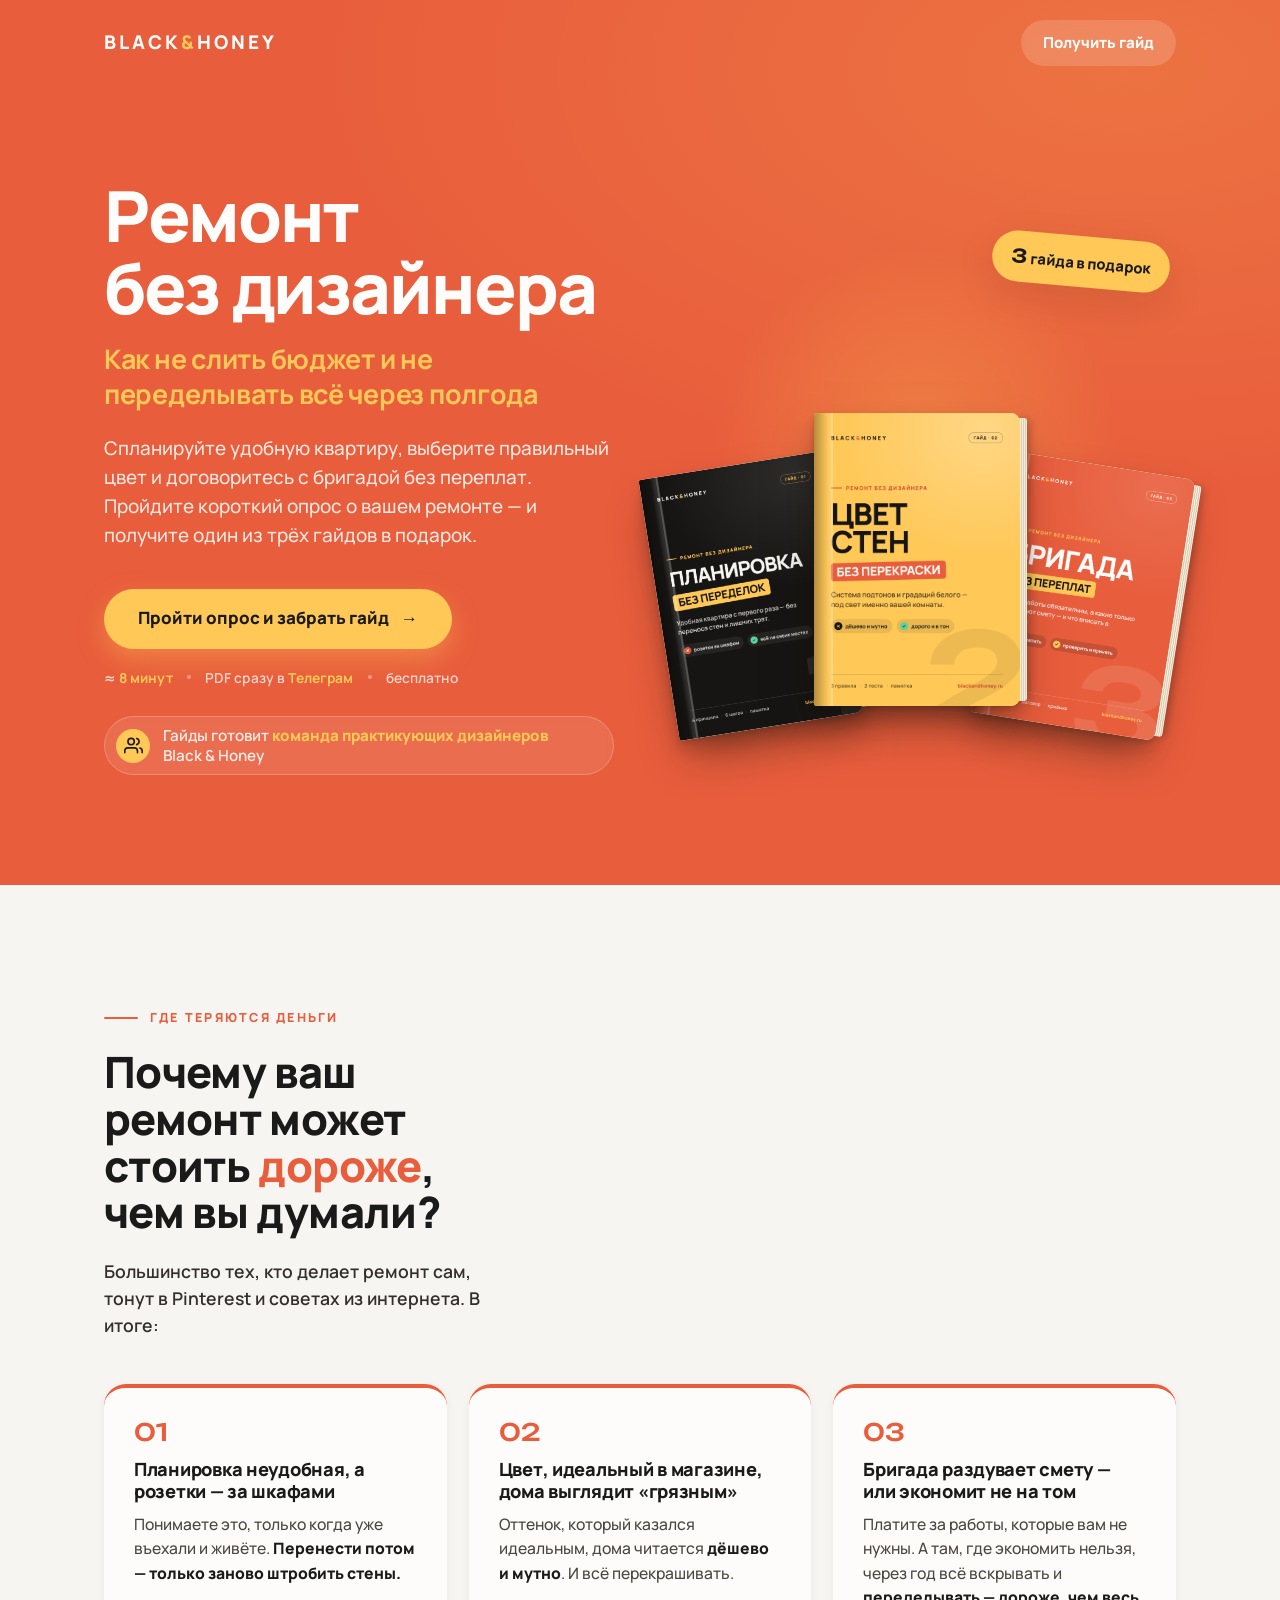
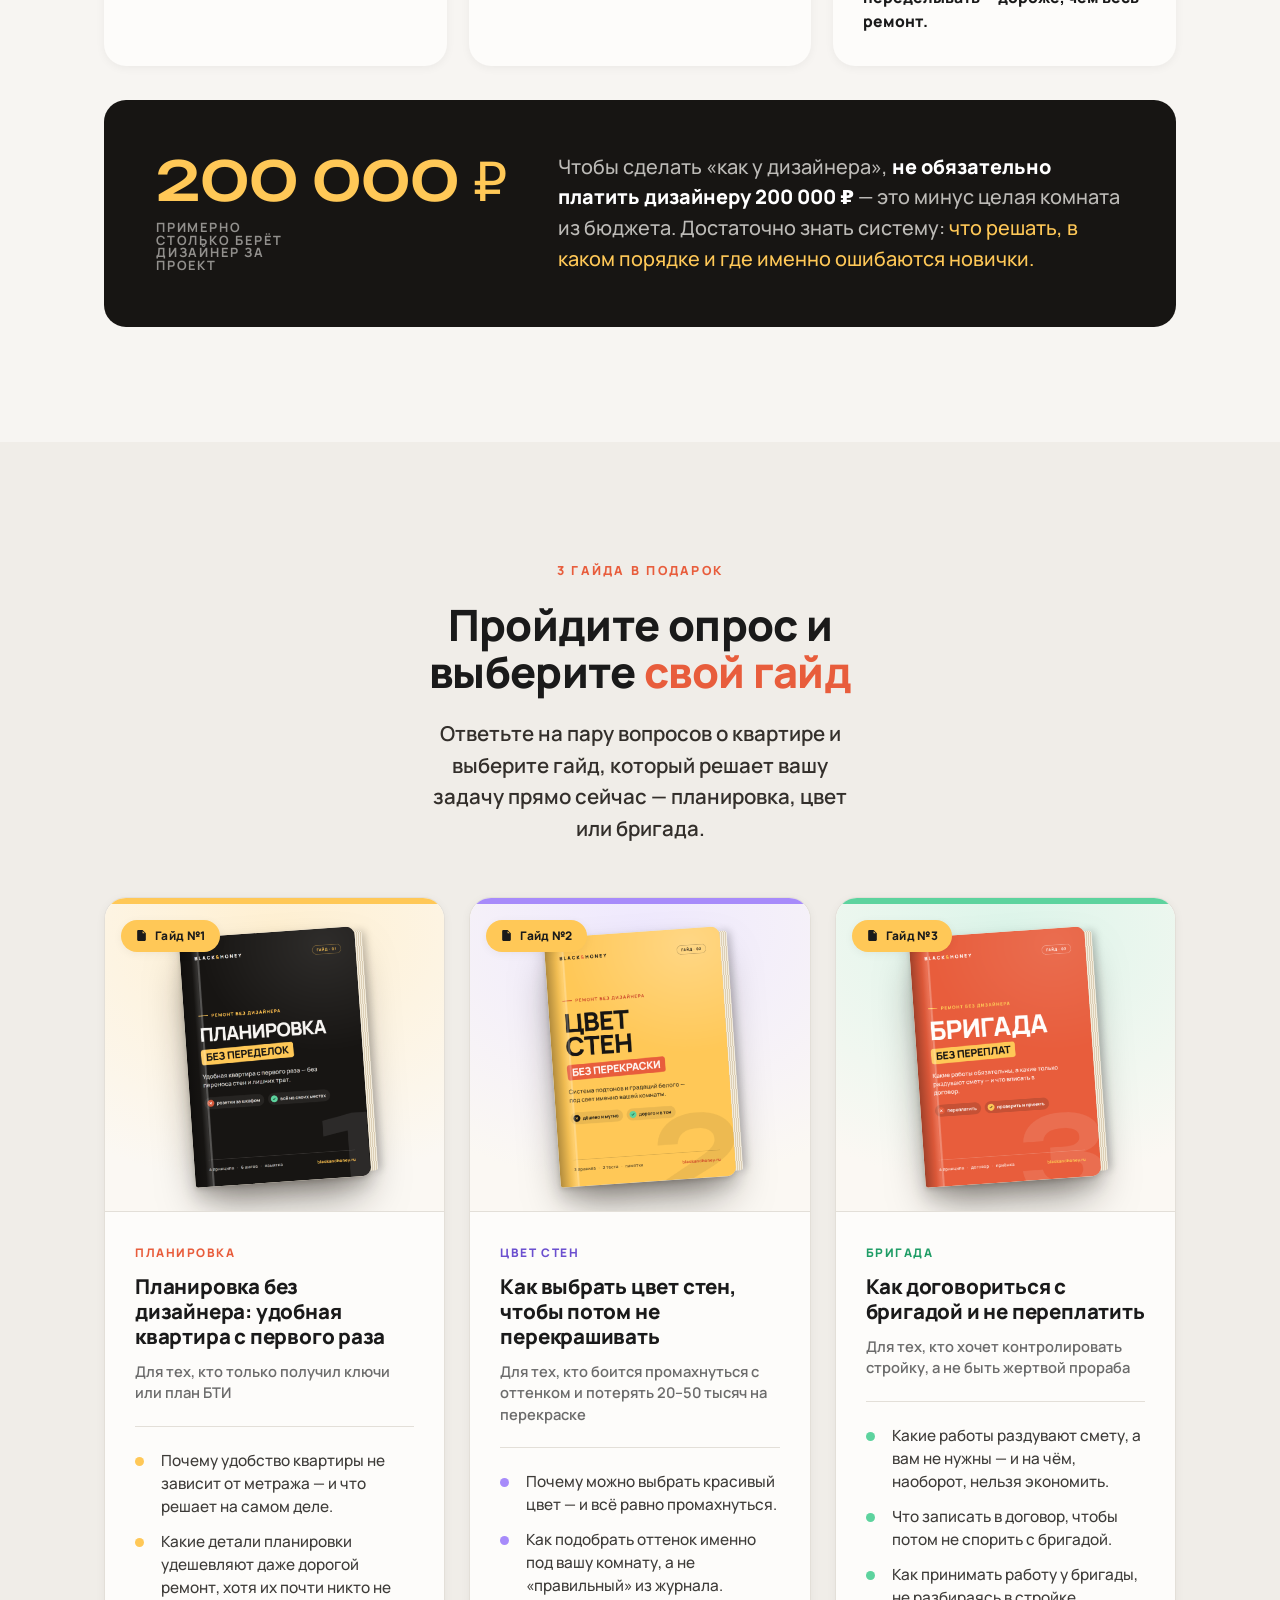
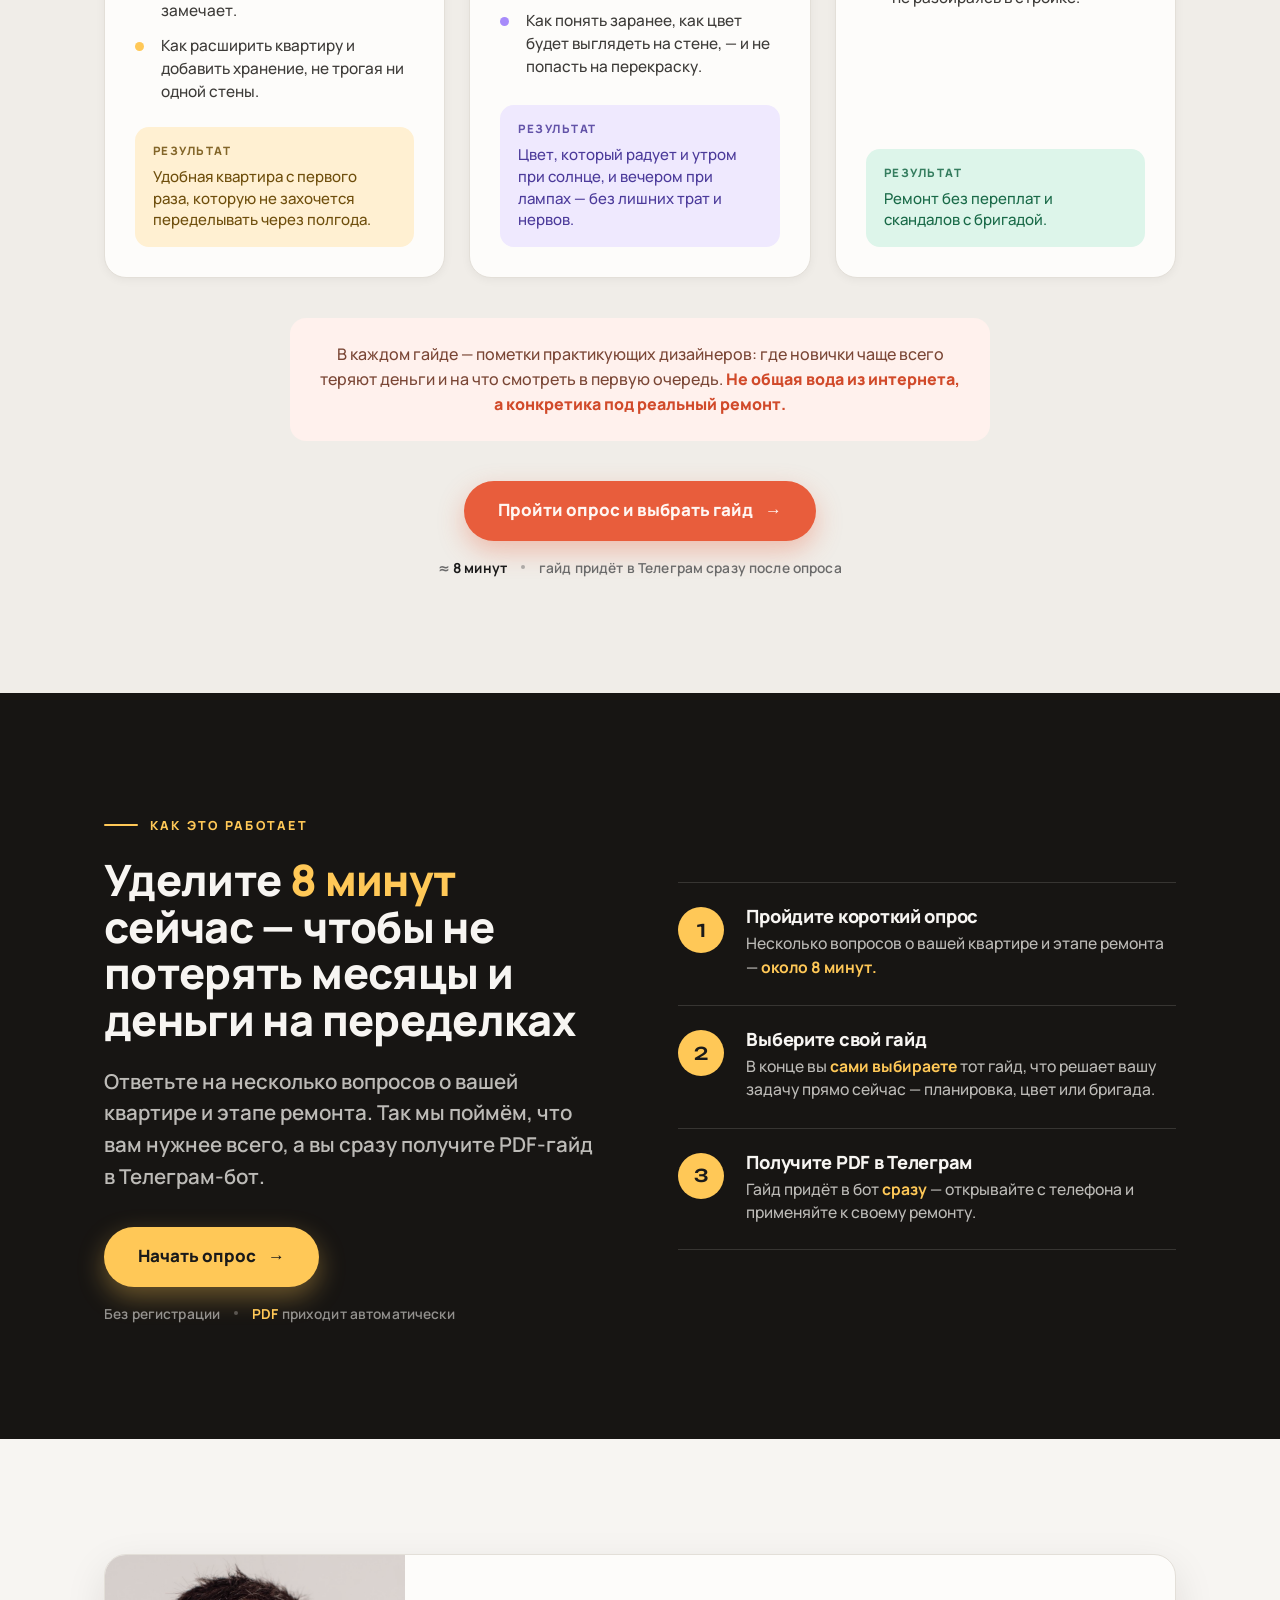
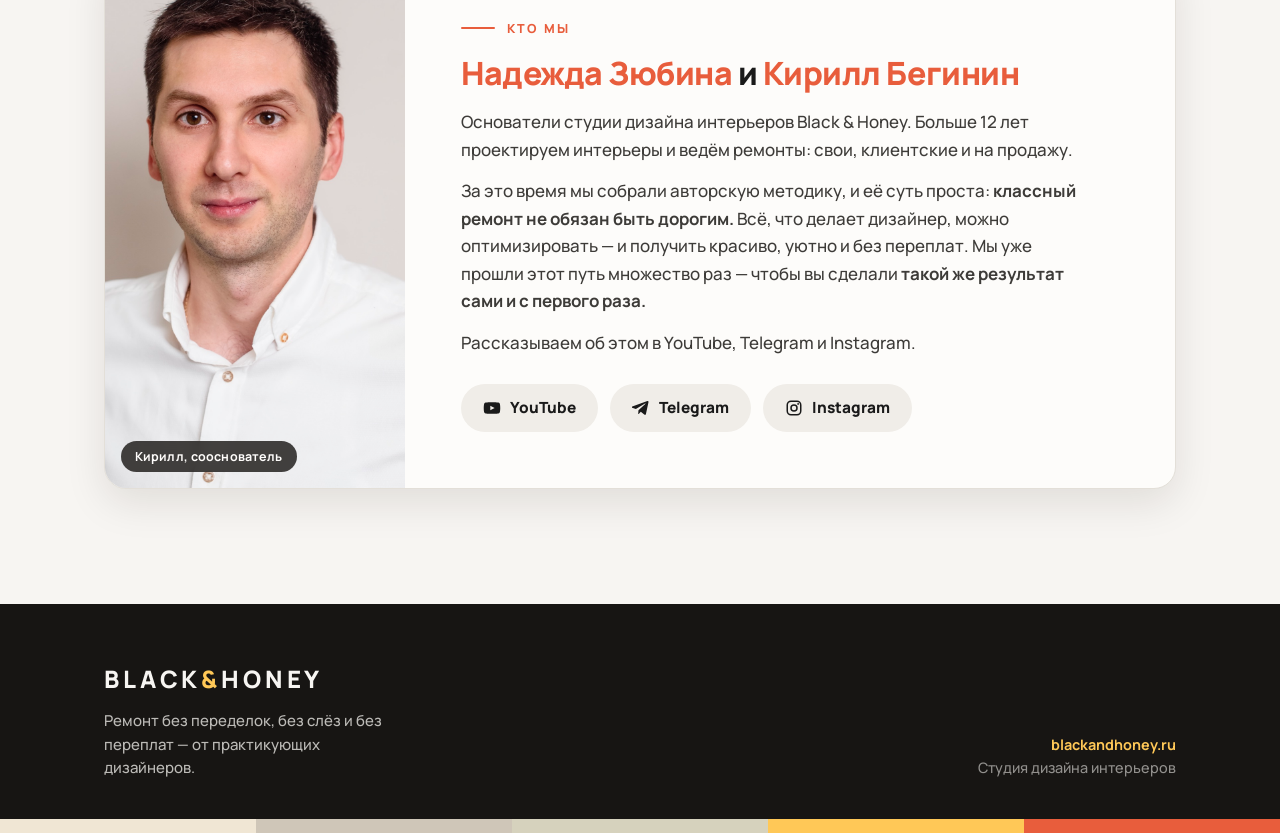
==== commit 2ba0a537: "Лендинг: 3D-книги с новыми типографскими обложками, блок «Кто мы» (два основателя + соцсети), правки" ====
--- a/index.html
+++ b/index.html
@@ -330,6 +330,9 @@
 }
 .author-photo{position:relative;background:var(--paper-2)}
 .author-photo img{width:100%;height:100%;object-fit:cover;object-position:50% 12%}
+.author-photo .photo-cap{position:absolute;left:16px;bottom:16px;
+  background:rgba(27,25,23,.82);color:#FFFDFB;backdrop-filter:blur(4px);
+  border-radius:100px;padding:6px 14px;font-size:.78rem;font-weight:700;letter-spacing:.01em}
 .author-body{padding:clamp(36px,5vw,56px)}
 .author-body .kicker{margin-bottom:18px}
 .author-body h3{font-size:clamp(1.5rem,3vw,2rem);margin-bottom:18px}
@@ -589,24 +592,25 @@
   <div class="wrap">
     <div class="author-card reveal">
       <div class="author-photo">
-        <img src="img/kirill-photo.jpg" alt="Кирилл — сооснователь студии дизайна интерьеров Black&amp;Honey">
+        <img src="img/kirill-photo.jpg" alt="Кирилл Бегинин — сооснователь студии дизайна интерьеров Black&amp;Honey">
+        <span class="photo-cap">Кирилл, сооснователь</span>
       </div>
       <div class="author-body">
-        <div class="kicker">Кто это пишет</div>
-        <h3>Меня зовут <em>Кирилл</em></h3>
-        <p>Десять лет в недвижимости, шесть лет — сооснователь студии дизайна интерьеров Black&amp;Honey. За это время прошёл через сотни ремонтов — своих, клиентских, чужих, удачных и катастрофических.</p>
-        <p>Веду YouTube и Telegram-канал «Навигатор Ремонта» — рассказываю, как делать ремонт без переделок, без слёз и без переплат.</p>
+        <div class="kicker">Кто мы</div>
+        <h3><em>Надежда Зюбина</em> и <em>Кирилл Бегинин</em></h3>
+        <p>Основатели студии дизайна интерьеров Black&nbsp;&amp;&nbsp;Honey. Больше 12 лет проектируем интерьеры и ведём ремонты: свои, клиентские и на продажу.</p>
+        <p>За это время мы собрали авторскую методику, и её суть проста: <b>классный ремонт не обязан быть дорогим.</b> Всё, что делает дизайнер, можно оптимизировать — и получить красиво, уютно и без переплат. Мы уже прошли этот путь множество раз — чтобы вы сделали <b>такой же результат сами и с первого раза.</b></p>
+        <p>Рассказываем об этом в YouTube, Telegram и Instagram.</p>
         <div class="socials">
-          <!-- TODO: вставить реальные ссылки -->
-          <a href="#" class="soc" aria-label="YouTube">
+          <a href="https://www.youtube.com/channel/UCXq63bPtkoPcBNx7BlZNBBA" class="soc" target="_blank" rel="noopener noreferrer" aria-label="YouTube">
             <svg viewBox="0 0 24 24" fill="currentColor" aria-hidden="true"><path d="M23 12s0-3.6-.46-5.32a2.78 2.78 0 0 0-1.96-1.96C18.86 4.26 12 4.26 12 4.26s-6.86 0-8.58.46A2.78 2.78 0 0 0 1.46 6.68C1 8.4 1 12 1 12s0 3.6.46 5.32a2.78 2.78 0 0 0 1.96 1.96c1.72.46 8.58.46 8.58.46s6.86 0 8.58-.46a2.78 2.78 0 0 0 1.96-1.96C23 15.6 23 12 23 12ZM9.75 15.02V8.98L15.5 12l-5.75 3.02Z"/></svg>
             YouTube
           </a>
-          <a href="#" class="soc" aria-label="Telegram">
+          <a href="https://t.me/blackandhoney" class="soc" target="_blank" rel="noopener noreferrer" aria-label="Telegram">
             <svg viewBox="0 0 24 24" fill="currentColor" aria-hidden="true"><path d="M21.94 4.3 18.6 20.02c-.25 1.1-.9 1.37-1.83.86l-5.05-3.72-2.44 2.35c-.27.27-.5.5-1.02.5l.36-5.16 9.4-8.49c.4-.36-.09-.56-.63-.2L5.16 13.2 0.15 11.64c-1.09-.34-1.11-1.09.23-1.61L20.53 2.7c.9-.34 1.7.2 1.4 1.6Z"/></svg>
             Telegram
           </a>
-          <a href="#" class="soc" aria-label="Instagram">
+          <a href="https://www.instagram.com/blackandhoneey" class="soc" target="_blank" rel="noopener noreferrer" aria-label="Instagram">
             <svg viewBox="0 0 24 24" fill="none" stroke="currentColor" stroke-width="2" aria-hidden="true"><rect x="3" y="3" width="18" height="18" rx="5"/><circle cx="12" cy="12" r="4"/><circle cx="17.5" cy="6.5" r="1.2" fill="currentColor" stroke="none"/></svg>
             Instagram
           </a>
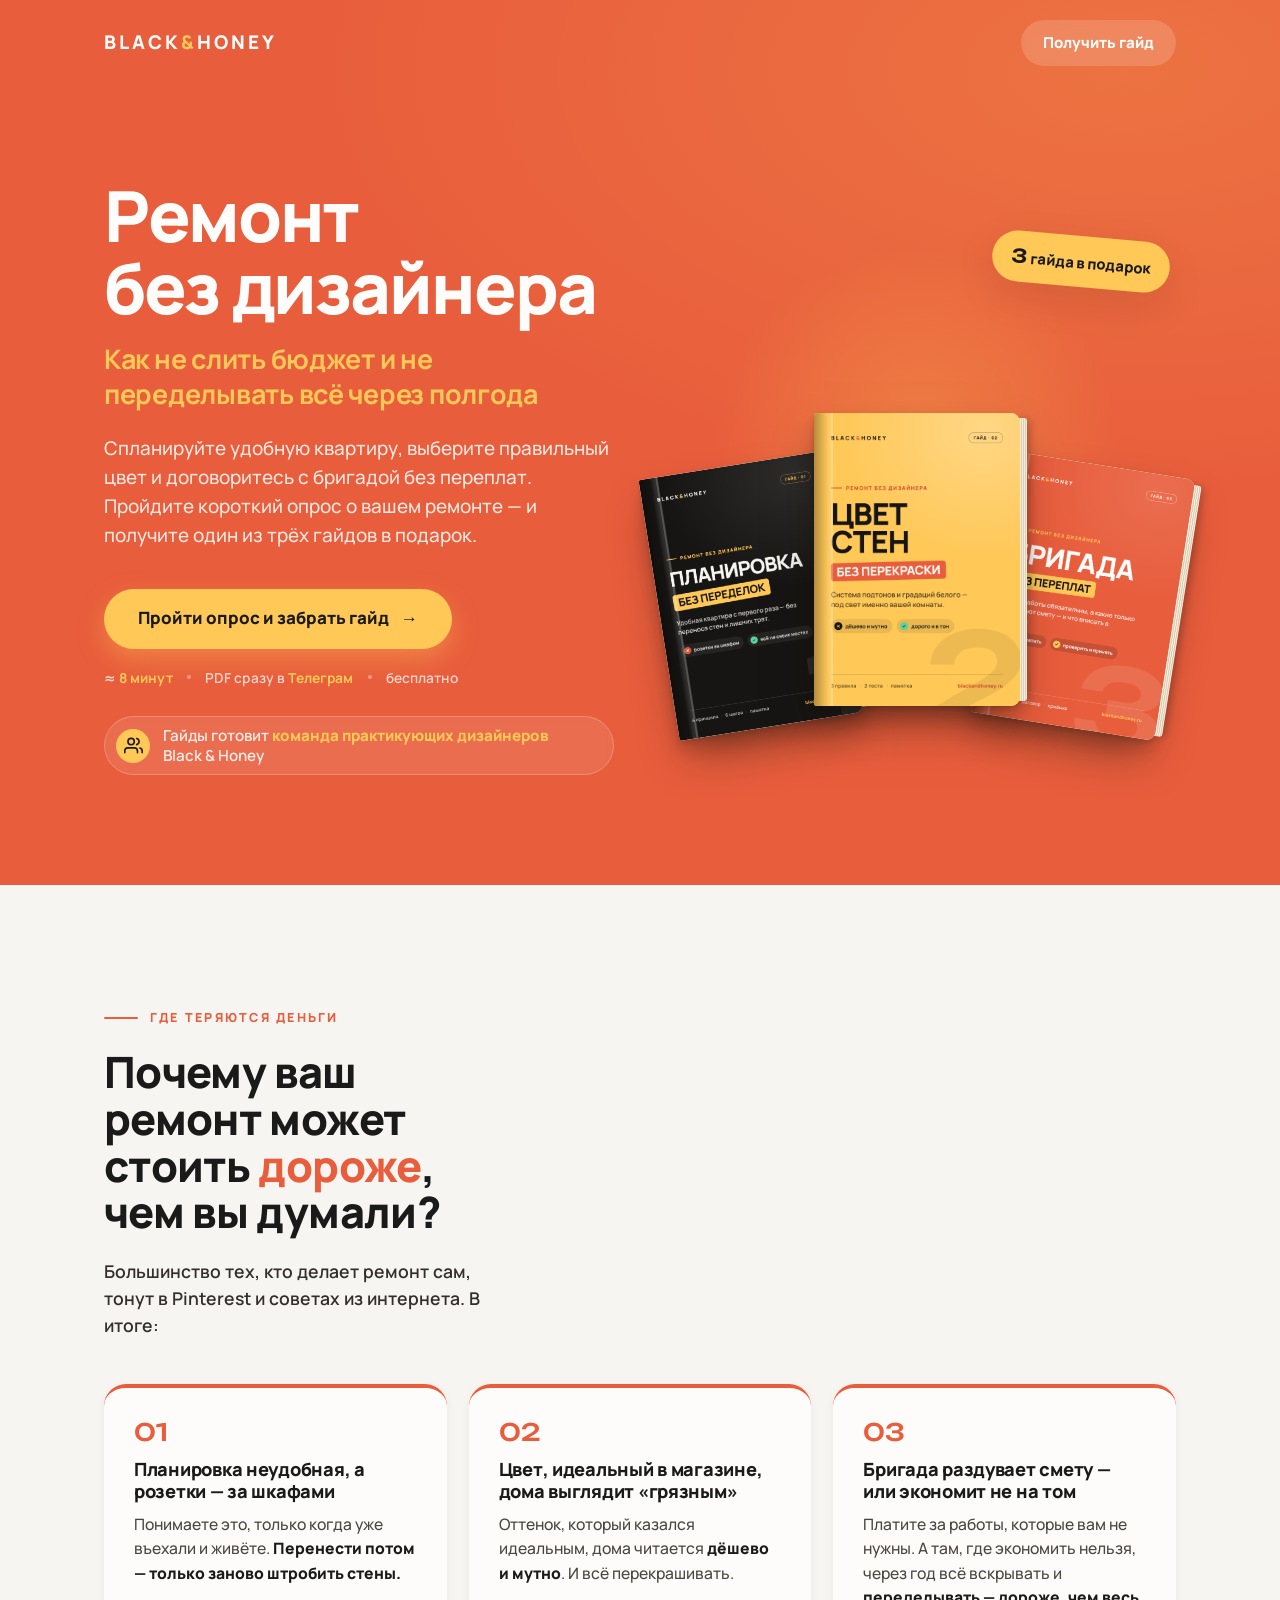
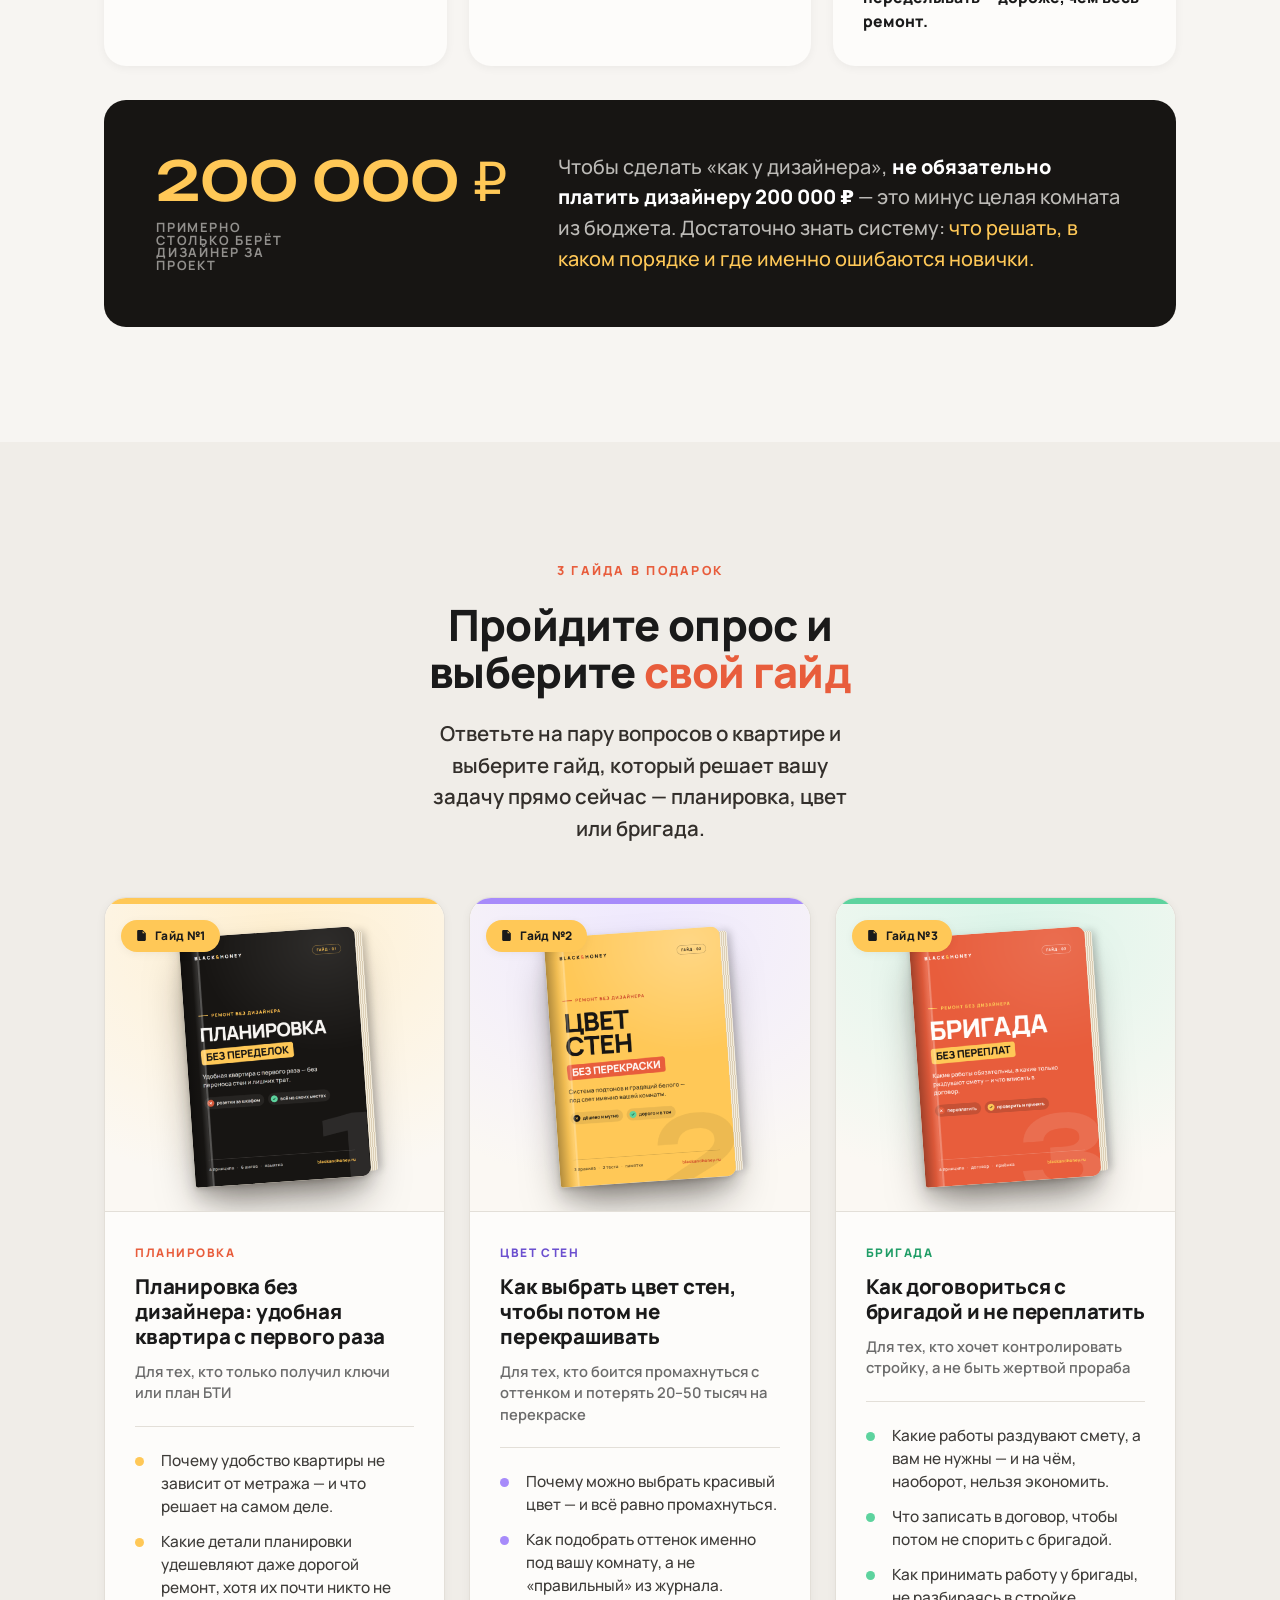
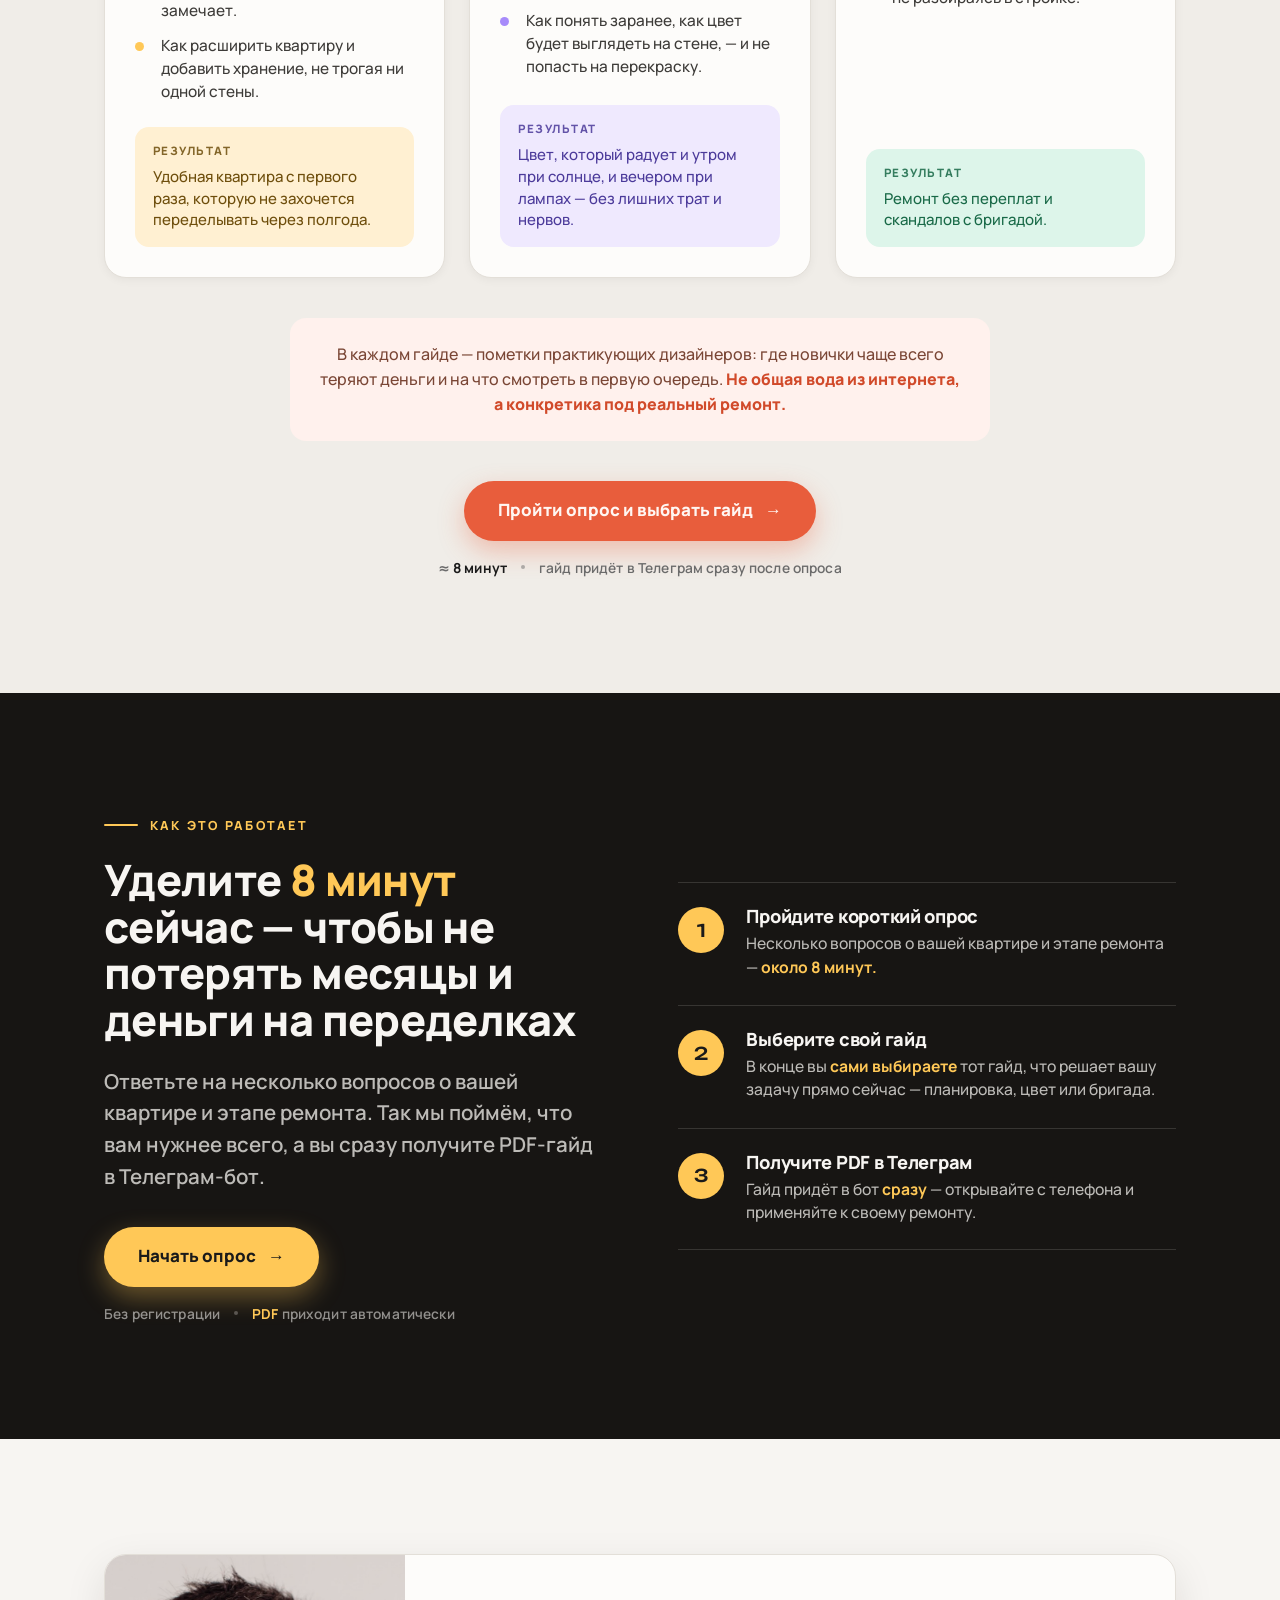
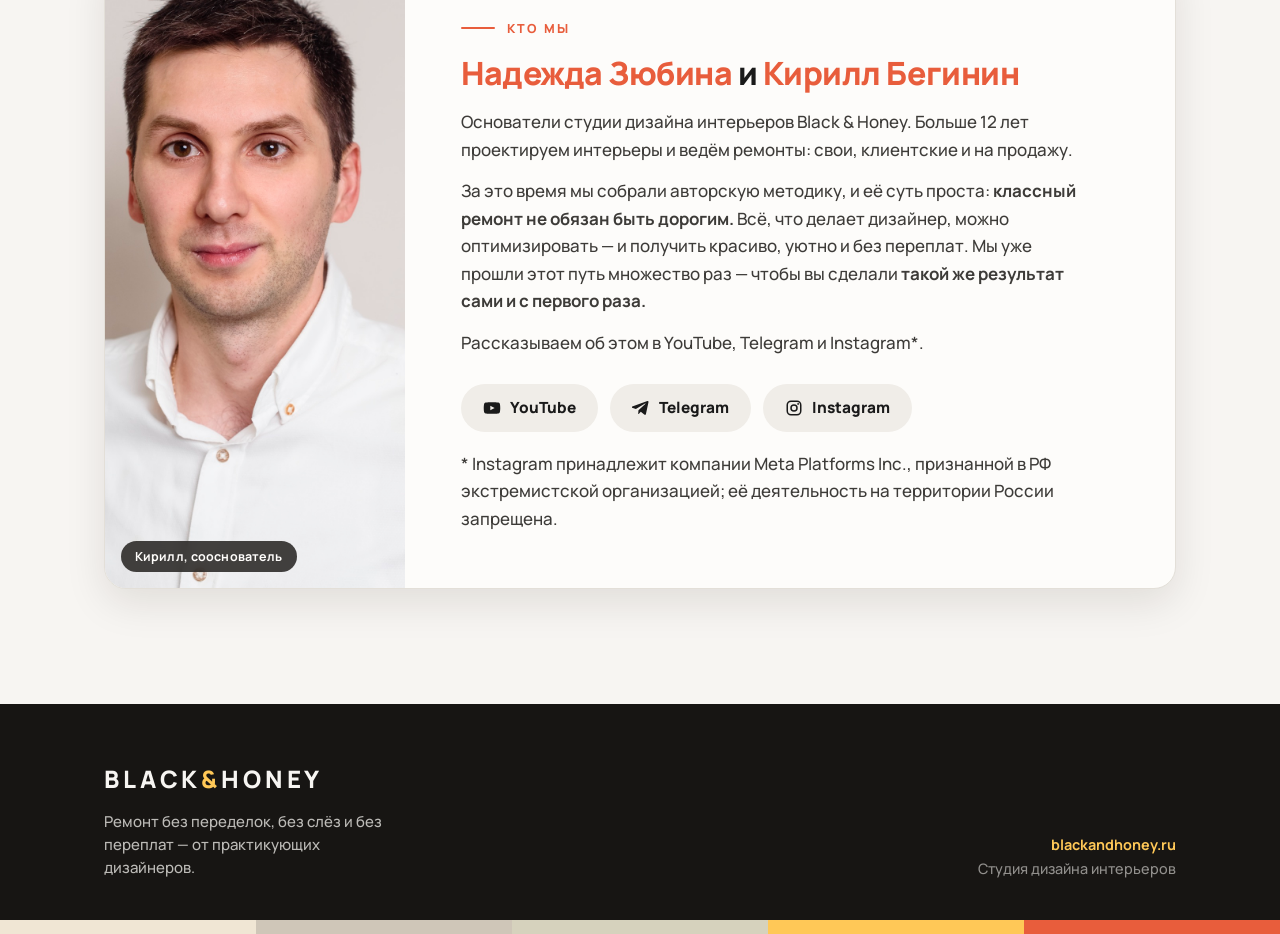
==== commit 0bcae3b5: "Лендинг: сноска о Meta/Instagram (требование РФ) в блоке автора Co-Authored-By: Claude Opus 4.8 <nor" ====
--- a/index.html
+++ b/index.html
@@ -345,6 +345,7 @@
   transition:background .18s ease,transform .18s ease}
 .soc:hover{background:var(--honey);transform:translateY(-2px)}
 .soc svg{width:18px;height:18px}
+.legal{margin-top:18px;font-size:.76rem;line-height:1.45;color:var(--muted);max-width:56ch}
 @media(max-width:760px){
   .author-card{grid-template-columns:1fr}
   .author-photo{height:auto;aspect-ratio:4/5;max-height:460px}
@@ -401,7 +402,7 @@
 <header class="head" id="head">
   <div class="wrap">
     <div class="wordmark">Black<span>&amp;</span>Honey</div>
-    <a href="#survey" class="btn btn-sm head-cta">Получить гайд</a>
+    <a href="https://telegram.me/Interior_Finds_bot?start=id672948170" class="btn btn-sm head-cta" target="_blank" rel="noopener noreferrer">Получить гайд</a>
   </div>
 </header>
 
@@ -414,8 +415,7 @@
         <p class="hero-tag reveal in d1">Как не слить бюджет и не переделывать всё через полгода</p>
         <p class="hero-sub reveal in d2">Спланируйте удобную квартиру, выберите правильный цвет и договоритесь с бригадой без переплат. Пройдите короткий опрос о вашем ремонте — и получите один из трёх гайдов в подарок.</p>
         <div class="hero-cta reveal in d3">
-          <!-- TODO: заменить href="#survey" на ссылку на опрос -->
-          <a href="#survey" class="btn btn-honey">Пройти опрос и забрать гайд <span class="arw">→</span></a>
+          <a href="https://telegram.me/Interior_Finds_bot?start=id672948170" class="btn btn-honey" target="_blank" rel="noopener noreferrer">Пройти опрос и забрать гайд <span class="arw">→</span></a>
           <div class="cta-note">
             <span>≈ <b>8 минут</b></span><span class="dot"></span>
             <span>PDF сразу в <b>Телеграм</b></span><span class="dot"></span>
@@ -548,7 +548,7 @@
     <p class="guides-note reveal">В каждом гайде — пометки практикующих дизайнеров: где новички чаще всего теряют деньги и на что смотреть в первую очередь. <b>Не общая вода из интернета, а конкретика под реальный ремонт.</b></p>
 
     <div class="guides-cta reveal">
-      <a href="#survey" class="btn btn-primary">Пройти опрос и выбрать гайд <span class="arw">→</span></a>
+      <a href="https://telegram.me/Interior_Finds_bot?start=id672948170" class="btn btn-primary" target="_blank" rel="noopener noreferrer">Пройти опрос и выбрать гайд <span class="arw">→</span></a>
       <div class="cta-note"><span>≈ <b>8 минут</b></span><span class="dot"></span><span>гайд придёт в Телеграм сразу после опроса</span></div>
     </div>
   </div>
@@ -563,8 +563,7 @@
         <h2 class="h">Уделите <em>8 минут</em> сейчас — чтобы не потерять месяцы и деньги на переделках</h2>
         <p class="lead">Ответьте на несколько вопросов о вашей квартире и этапе ремонта. Так мы поймём, что вам нужнее всего, а вы сразу получите PDF-гайд в Телеграм-бот.</p>
         <div class="how-cta">
-          <!-- TODO: заменить href на ссылку на опрос -->
-          <a href="#" class="btn btn-honey">Начать опрос <span class="arw">→</span></a>
+          <a href="https://telegram.me/Interior_Finds_bot?start=id672948170" class="btn btn-honey" target="_blank" rel="noopener noreferrer">Начать опрос <span class="arw">→</span></a>
           <div class="cta-note"><span>Без регистрации</span><span class="dot"></span><span><b>PDF</b> приходит автоматически</span></div>
         </div>
       </div>
@@ -600,7 +599,7 @@
         <h3><em>Надежда Зюбина</em> и <em>Кирилл Бегинин</em></h3>
         <p>Основатели студии дизайна интерьеров Black&nbsp;&amp;&nbsp;Honey. Больше 12 лет проектируем интерьеры и ведём ремонты: свои, клиентские и на продажу.</p>
         <p>За это время мы собрали авторскую методику, и её суть проста: <b>классный ремонт не обязан быть дорогим.</b> Всё, что делает дизайнер, можно оптимизировать — и получить красиво, уютно и без переплат. Мы уже прошли этот путь множество раз — чтобы вы сделали <b>такой же результат сами и с первого раза.</b></p>
-        <p>Рассказываем об этом в YouTube, Telegram и Instagram.</p>
+        <p>Рассказываем об этом в YouTube, Telegram и Instagram*.</p>
         <div class="socials">
           <a href="https://www.youtube.com/channel/UCXq63bPtkoPcBNx7BlZNBBA" class="soc" target="_blank" rel="noopener noreferrer" aria-label="YouTube">
             <svg viewBox="0 0 24 24" fill="currentColor" aria-hidden="true"><path d="M23 12s0-3.6-.46-5.32a2.78 2.78 0 0 0-1.96-1.96C18.86 4.26 12 4.26 12 4.26s-6.86 0-8.58.46A2.78 2.78 0 0 0 1.46 6.68C1 8.4 1 12 1 12s0 3.6.46 5.32a2.78 2.78 0 0 0 1.96 1.96c1.72.46 8.58.46 8.58.46s6.86 0 8.58-.46a2.78 2.78 0 0 0 1.96-1.96C23 15.6 23 12 23 12ZM9.75 15.02V8.98L15.5 12l-5.75 3.02Z"/></svg>
@@ -615,6 +614,7 @@
             Instagram
           </a>
         </div>
+        <p class="legal">* Instagram принадлежит компании Meta Platforms Inc., признанной в РФ экстремистской организацией; её деятельность на территории России запрещена.</p>
       </div>
     </div>
   </div>
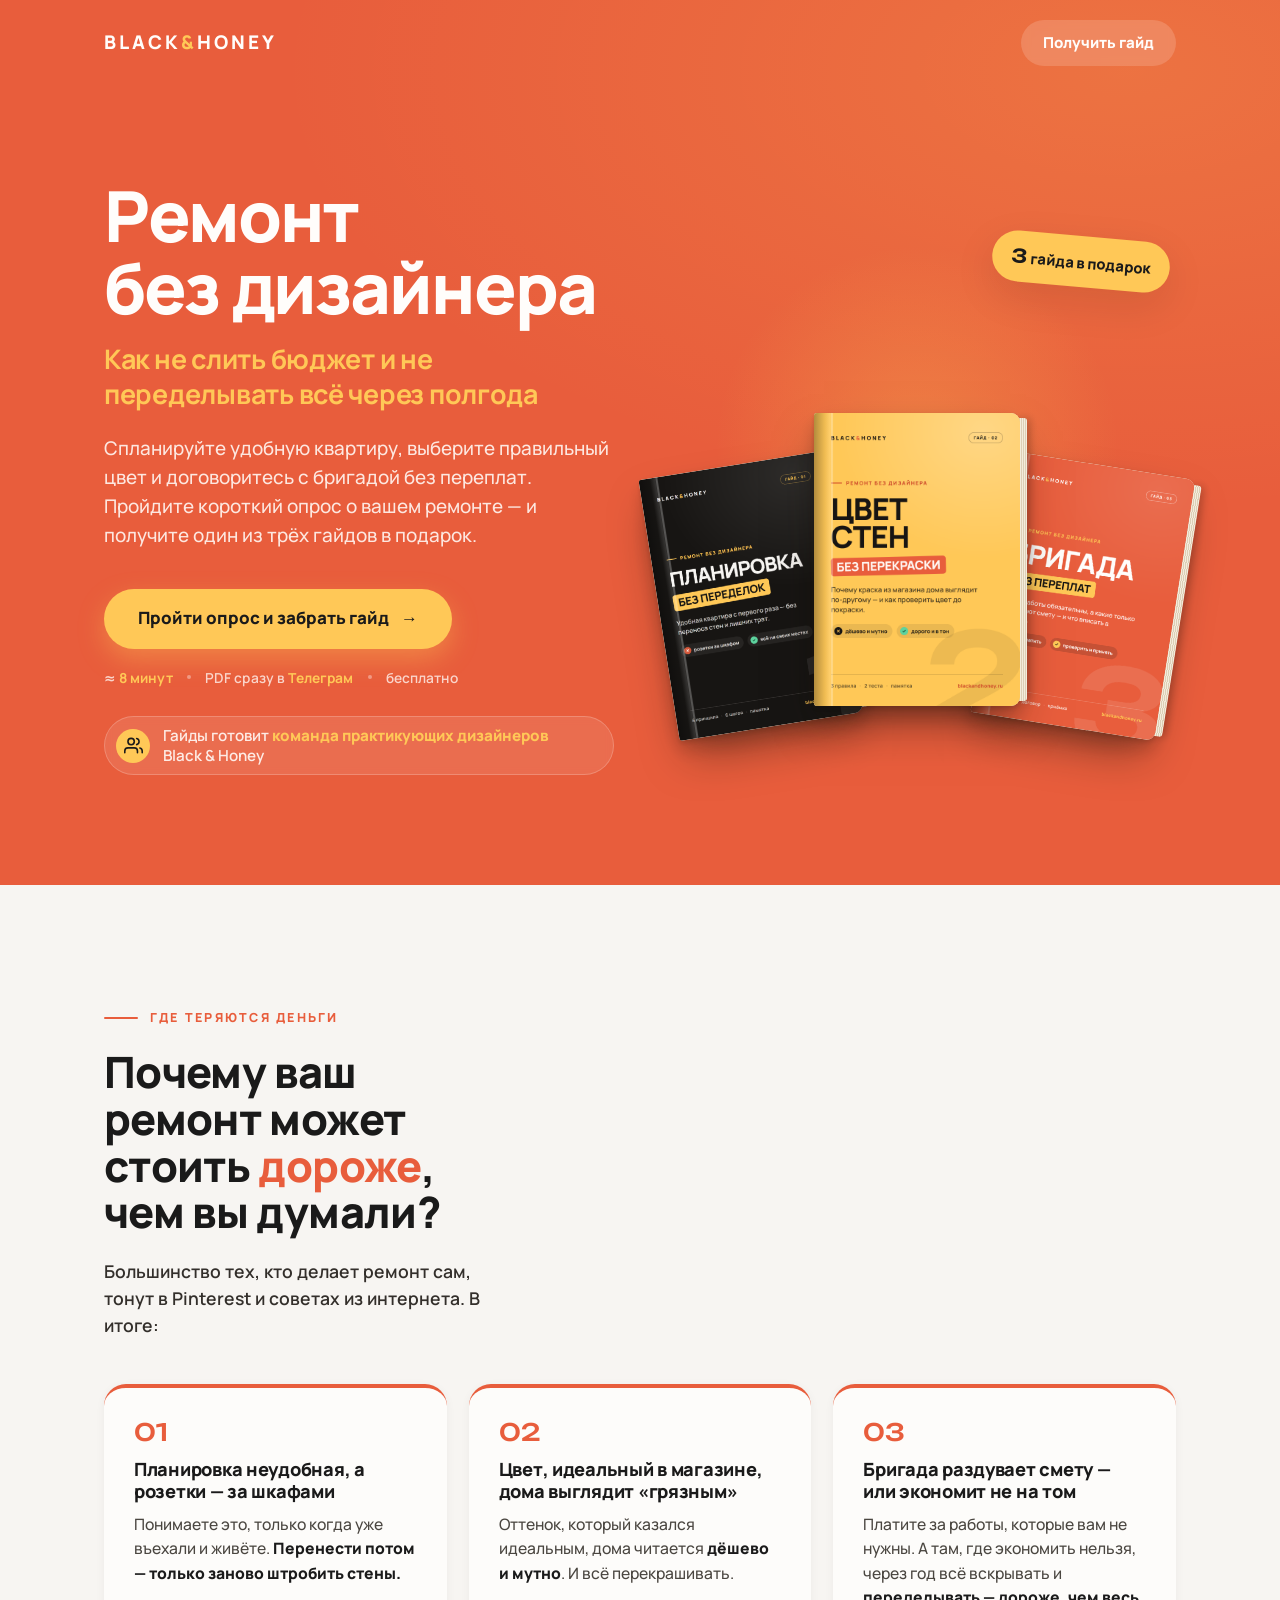
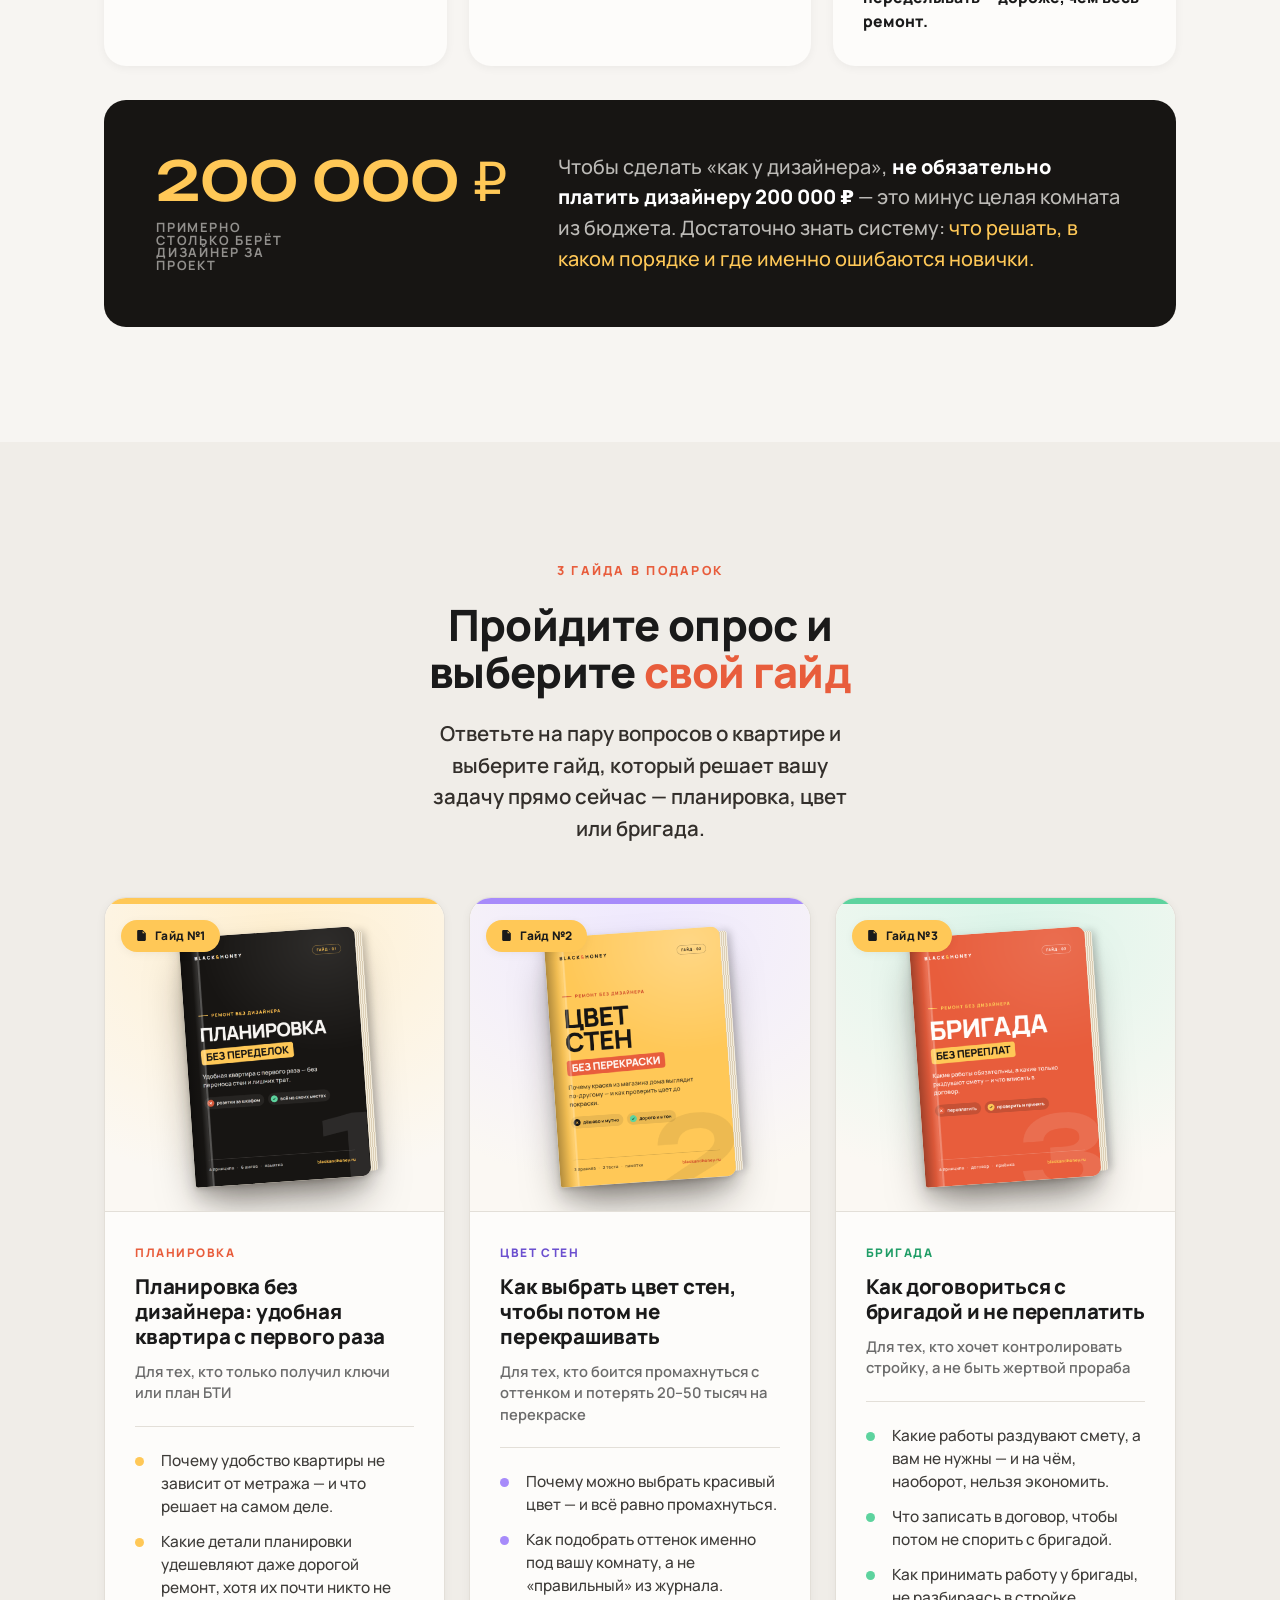
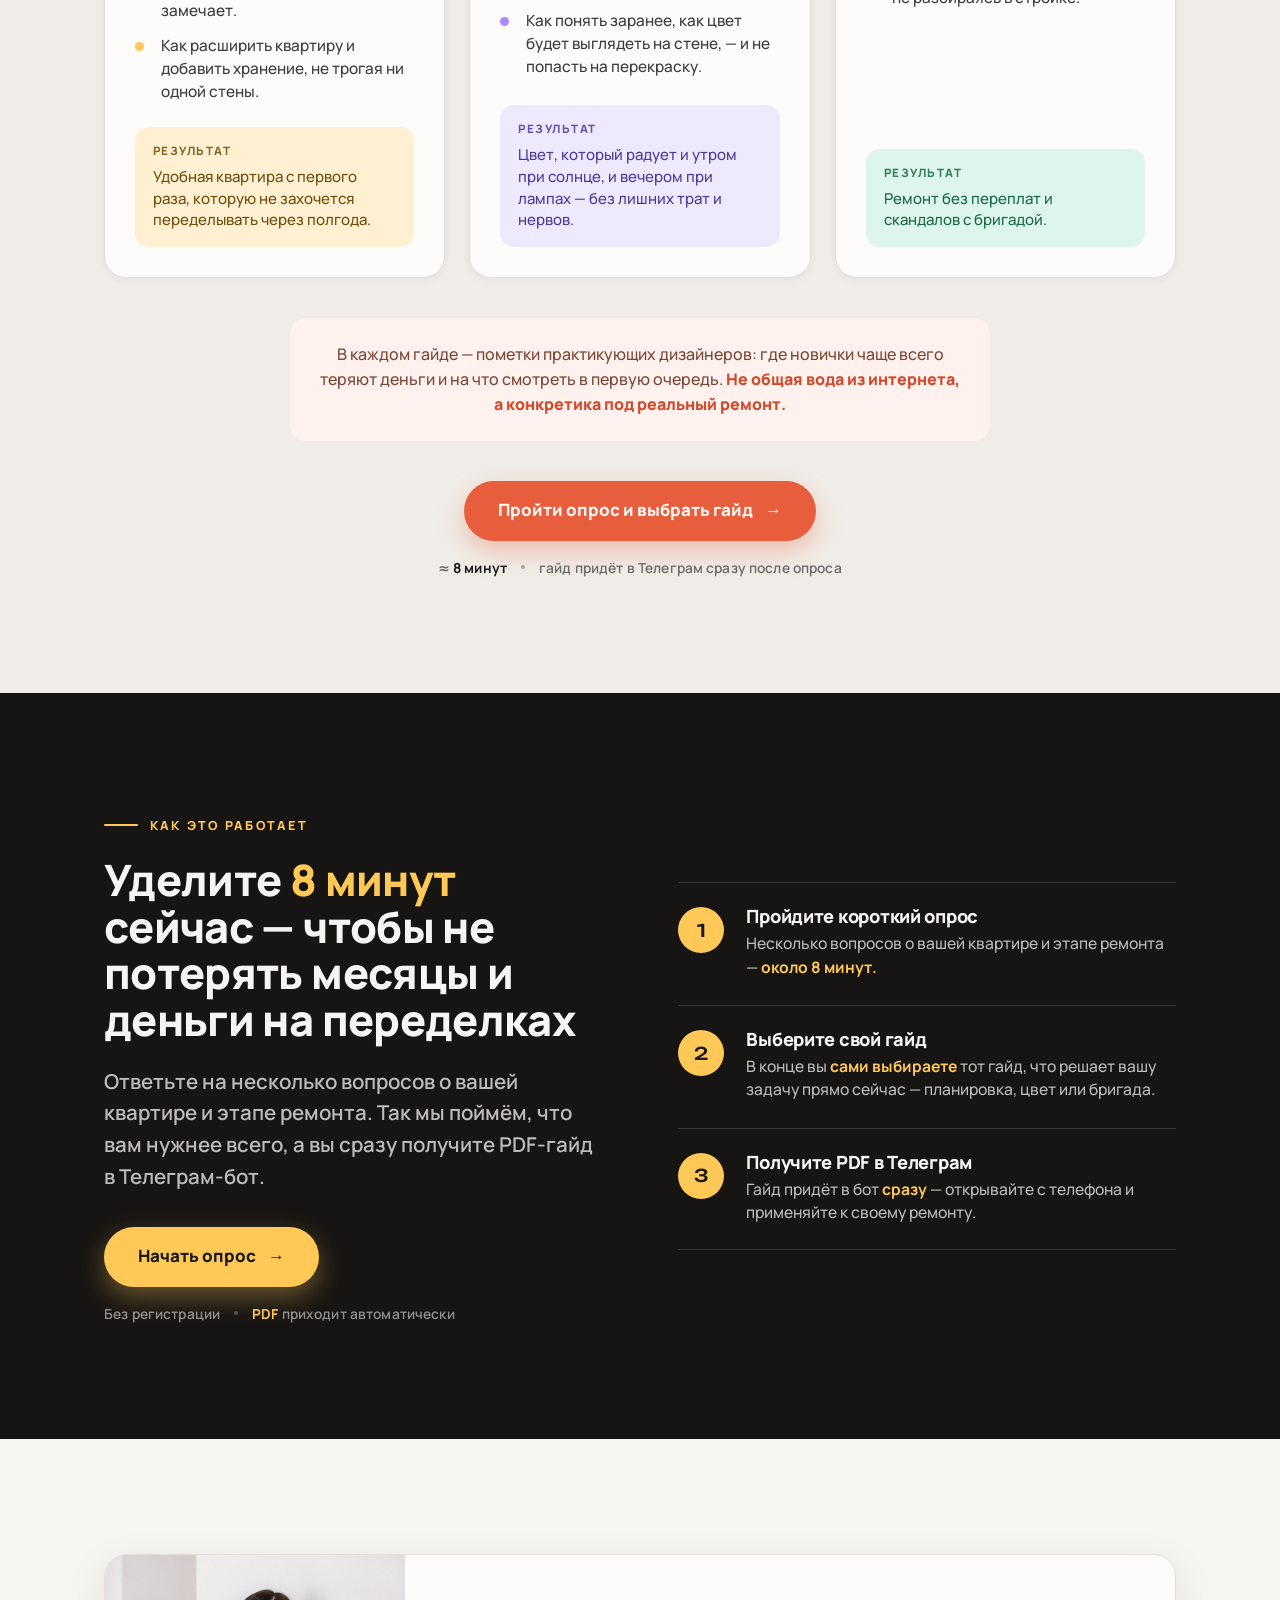
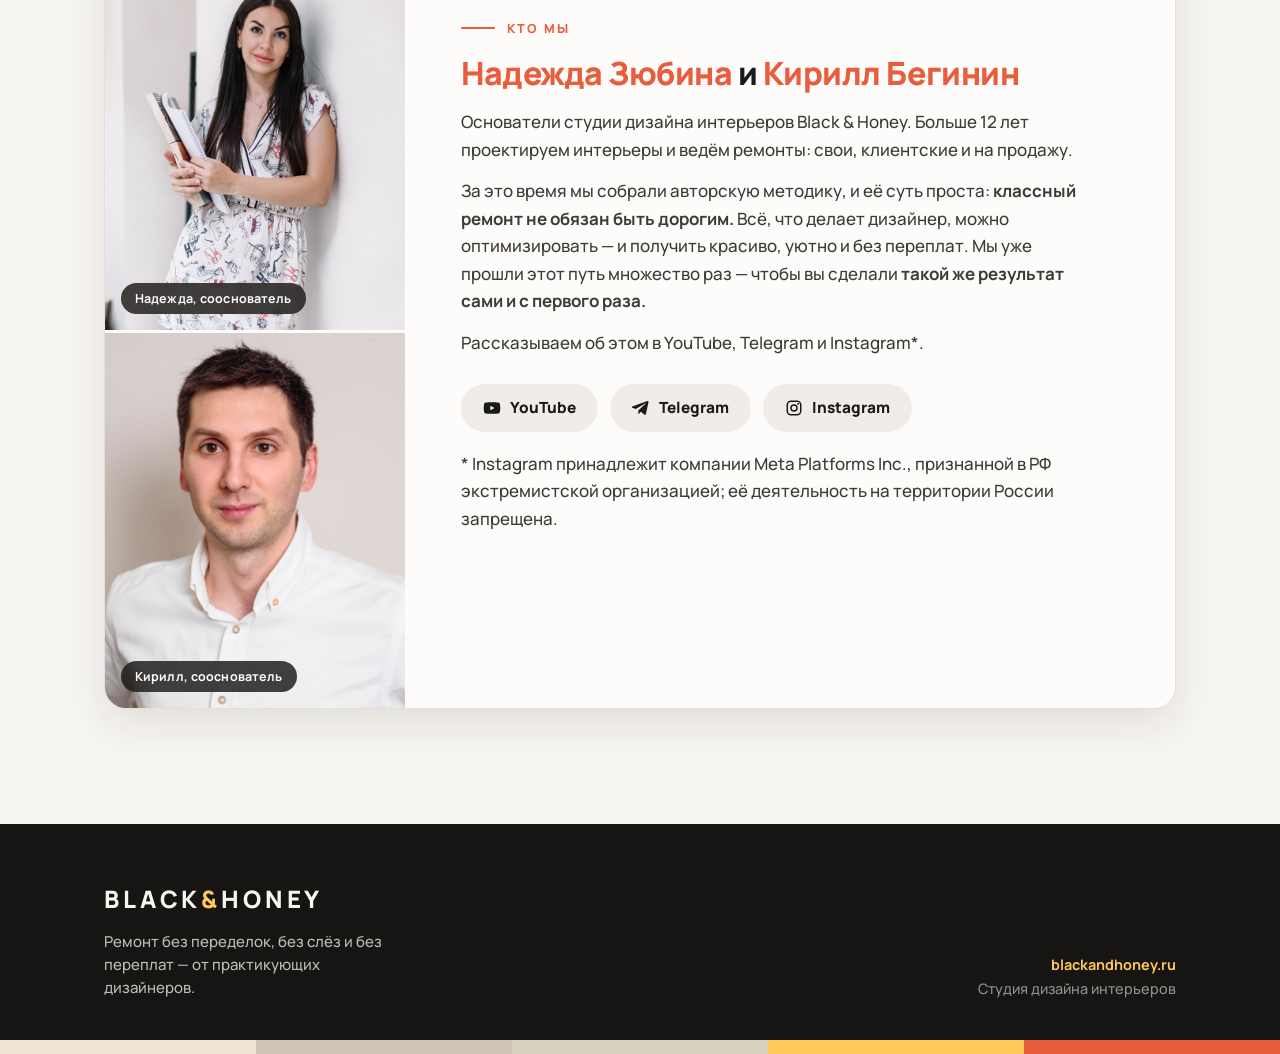
==== commit 75be7c8a: "Лендинг: фото Надежды в блоке «Кто мы» (два основателя), новый текст обложки гайда №2 Co-Authored-By" ====
--- a/index.html
+++ b/index.html
@@ -328,8 +328,12 @@
   border:1px solid var(--line);overflow:hidden;
   display:grid;grid-template-columns:300px 1fr;
 }
-.author-photo{position:relative;background:var(--paper-2)}
-.author-photo img{width:100%;height:100%;object-fit:cover;object-position:50% 12%}
+.author-photos{display:flex;flex-direction:column}
+.author-photo{position:relative;flex:1;min-height:0;background:var(--paper-2);overflow:hidden}
+.author-photo+.author-photo{border-top:3px solid var(--page)}
+.author-photo img{width:100%;height:100%;object-fit:cover}
+.author-photo.p-nadya img{object-position:50% 14%}
+.author-photo.p-kirill img{object-position:50% 12%}
 .author-photo .photo-cap{position:absolute;left:16px;bottom:16px;
   background:rgba(27,25,23,.82);color:#FFFDFB;backdrop-filter:blur(4px);
   border-radius:100px;padding:6px 14px;font-size:.78rem;font-weight:700;letter-spacing:.01em}
@@ -348,8 +352,12 @@
 .legal{margin-top:18px;font-size:.76rem;line-height:1.45;color:var(--muted);max-width:56ch}
 @media(max-width:760px){
   .author-card{grid-template-columns:1fr}
-  .author-photo{height:auto;aspect-ratio:4/5;max-height:460px}
-  .author-photo img{object-position:50% 20%}
+  .author-photos{flex-direction:row}
+  .author-photo{aspect-ratio:4/5}
+  .author-photo+.author-photo{border-top:0;border-left:3px solid var(--page)}
+}
+@media(max-width:420px){
+  .author-photo .photo-cap{font-size:.68rem;padding:5px 10px;left:10px;bottom:10px}
 }
 
 /* ============ ФУТЕР ============ */
@@ -590,9 +598,15 @@
 <section class="section author">
   <div class="wrap">
     <div class="author-card reveal">
-      <div class="author-photo">
-        <img src="img/kirill-photo.jpg" alt="Кирилл Бегинин — сооснователь студии дизайна интерьеров Black&amp;Honey">
-        <span class="photo-cap">Кирилл, сооснователь</span>
+      <div class="author-photos">
+        <div class="author-photo p-nadya">
+          <img src="img/nadezhda-photo.jpg" alt="Надежда Зюбина — сооснователь студии дизайна интерьеров Black&amp;Honey">
+          <span class="photo-cap">Надежда, сооснователь</span>
+        </div>
+        <div class="author-photo p-kirill">
+          <img src="img/kirill-photo.jpg" alt="Кирилл Бегинин — сооснователь студии дизайна интерьеров Black&amp;Honey">
+          <span class="photo-cap">Кирилл, сооснователь</span>
+        </div>
       </div>
       <div class="author-body">
         <div class="kicker">Кто мы</div>
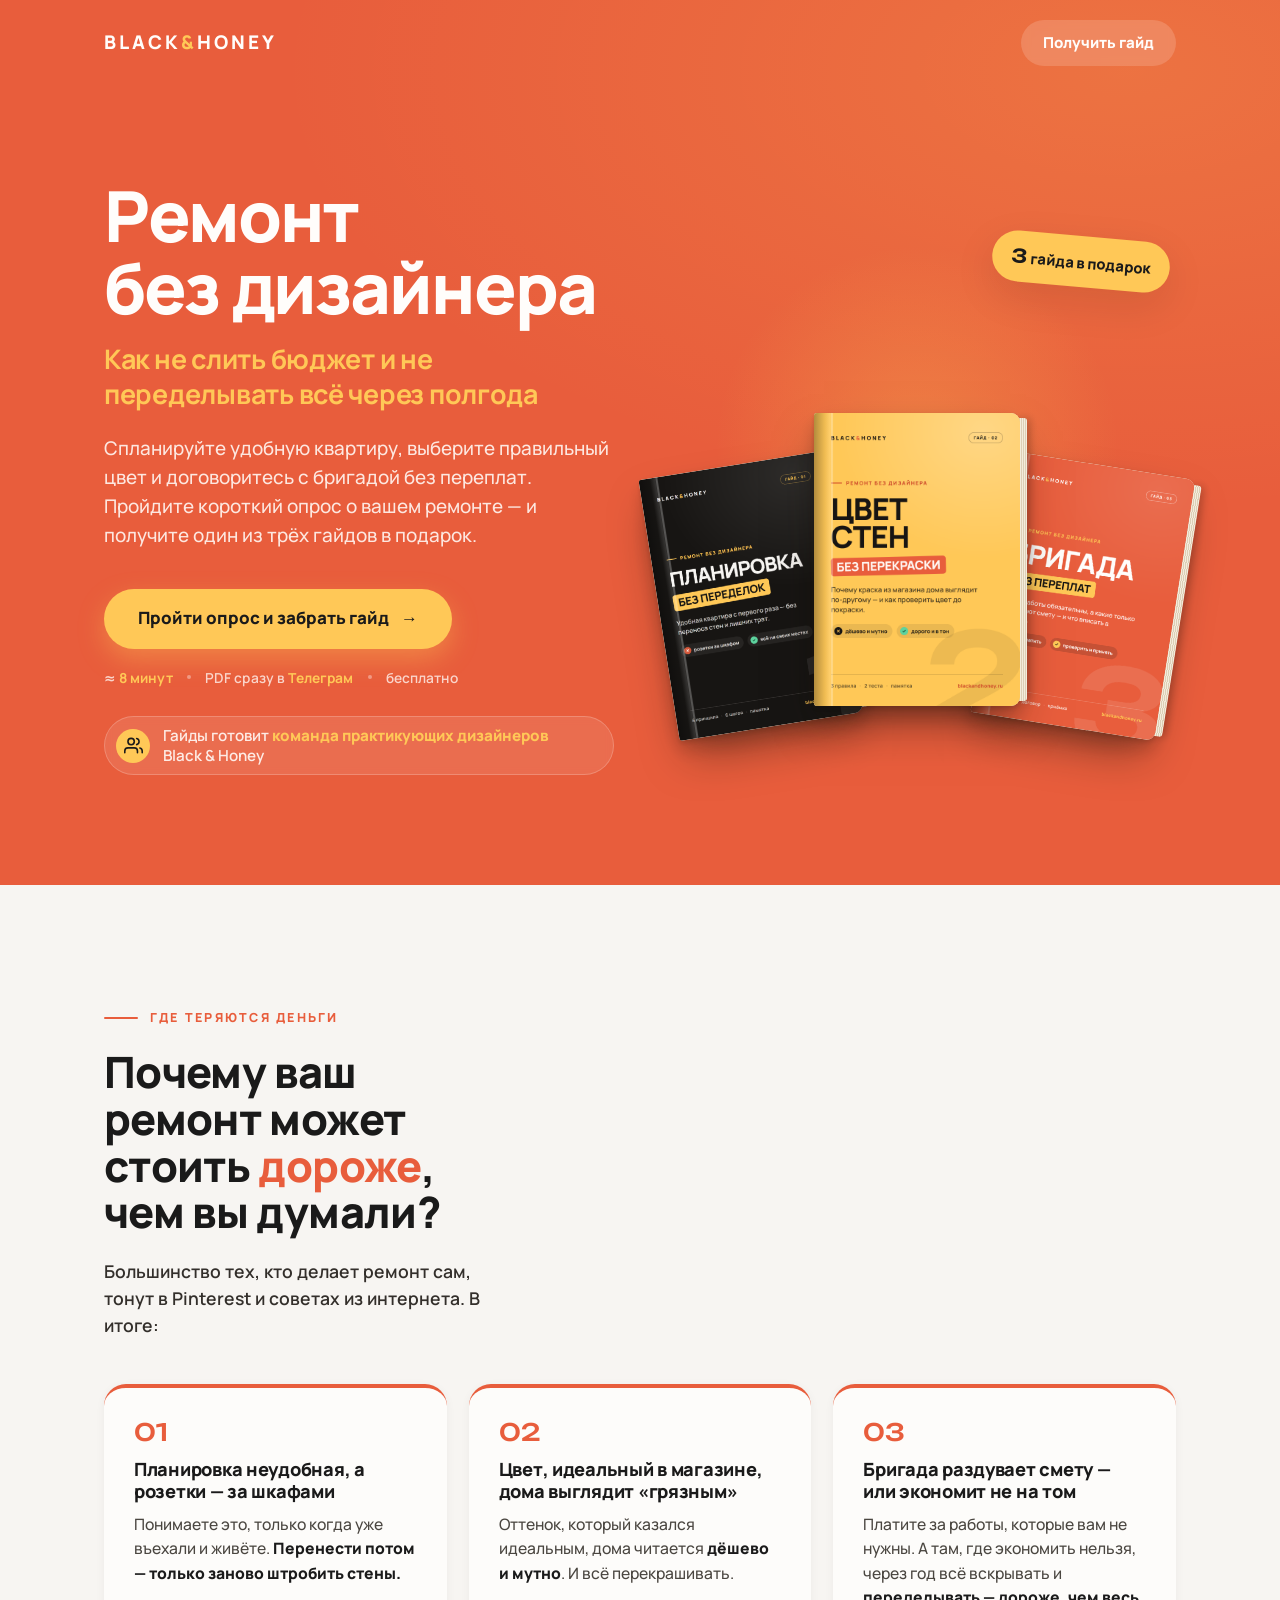
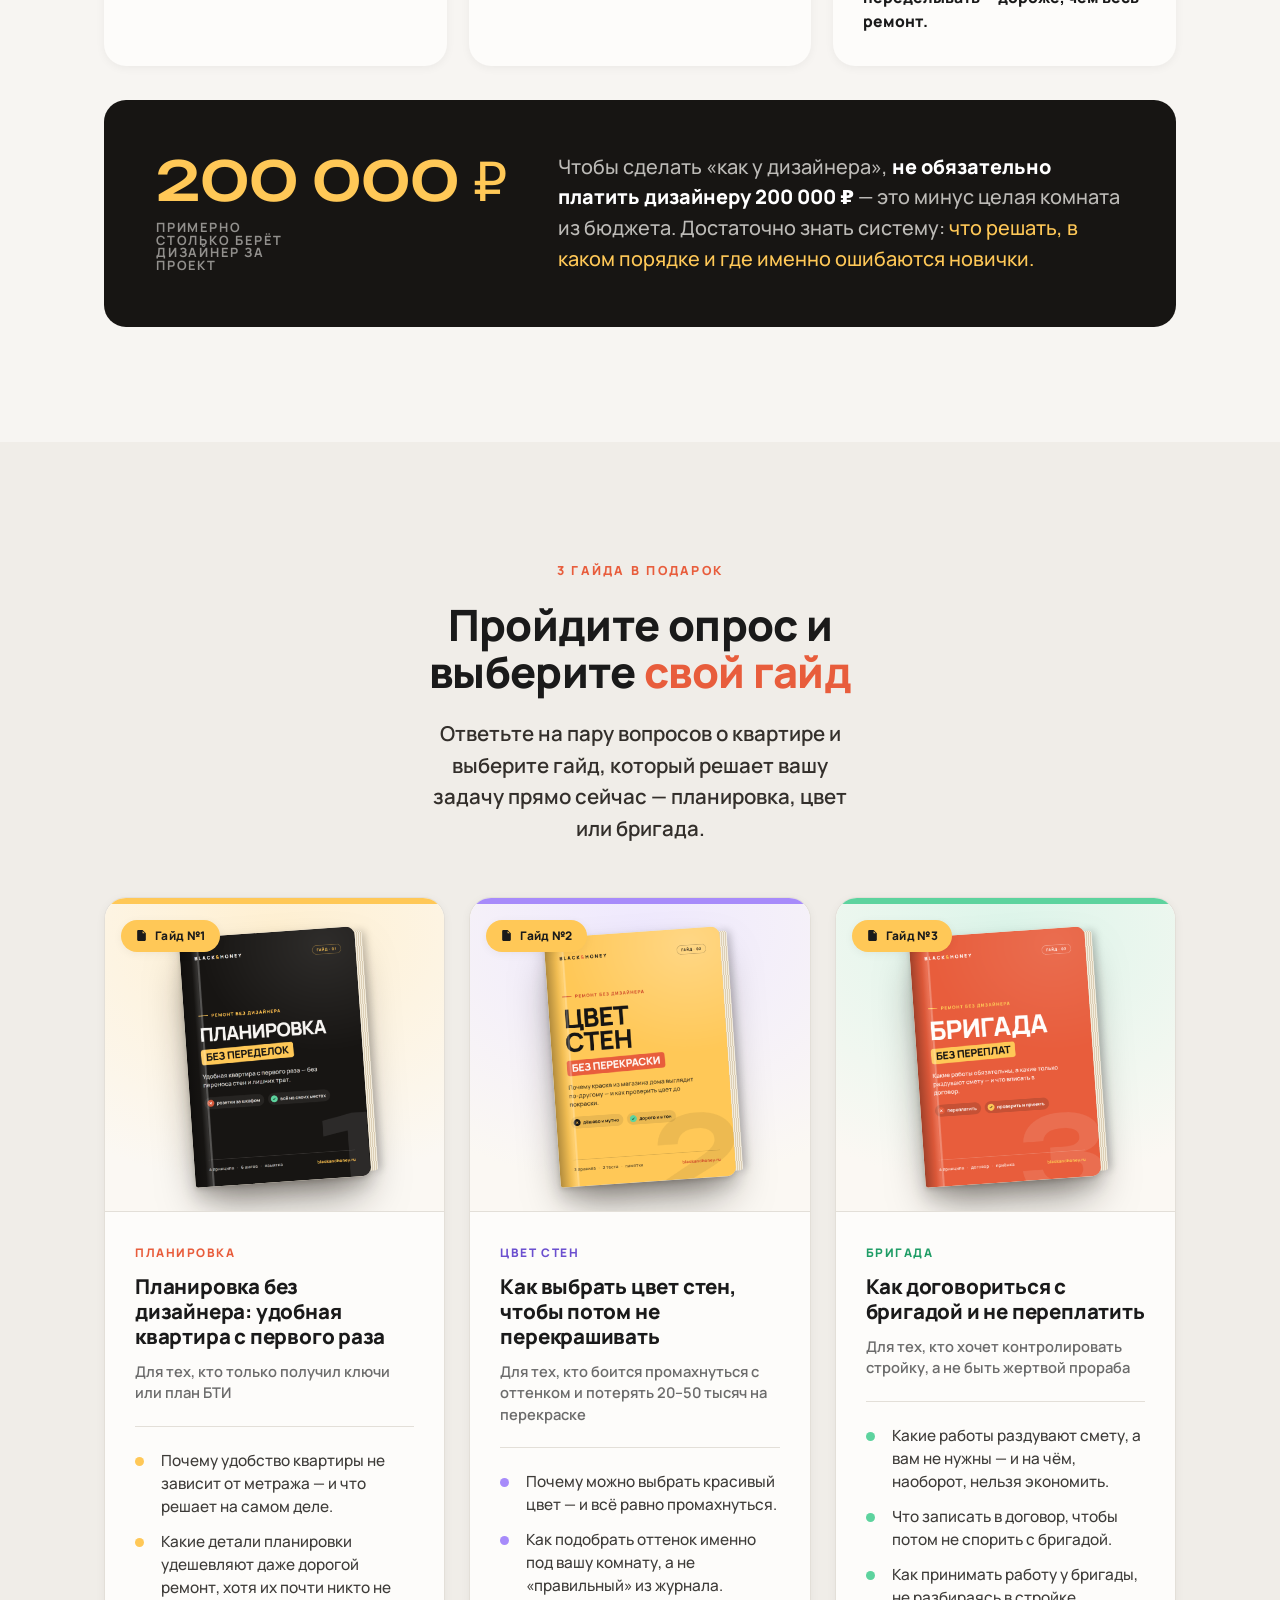
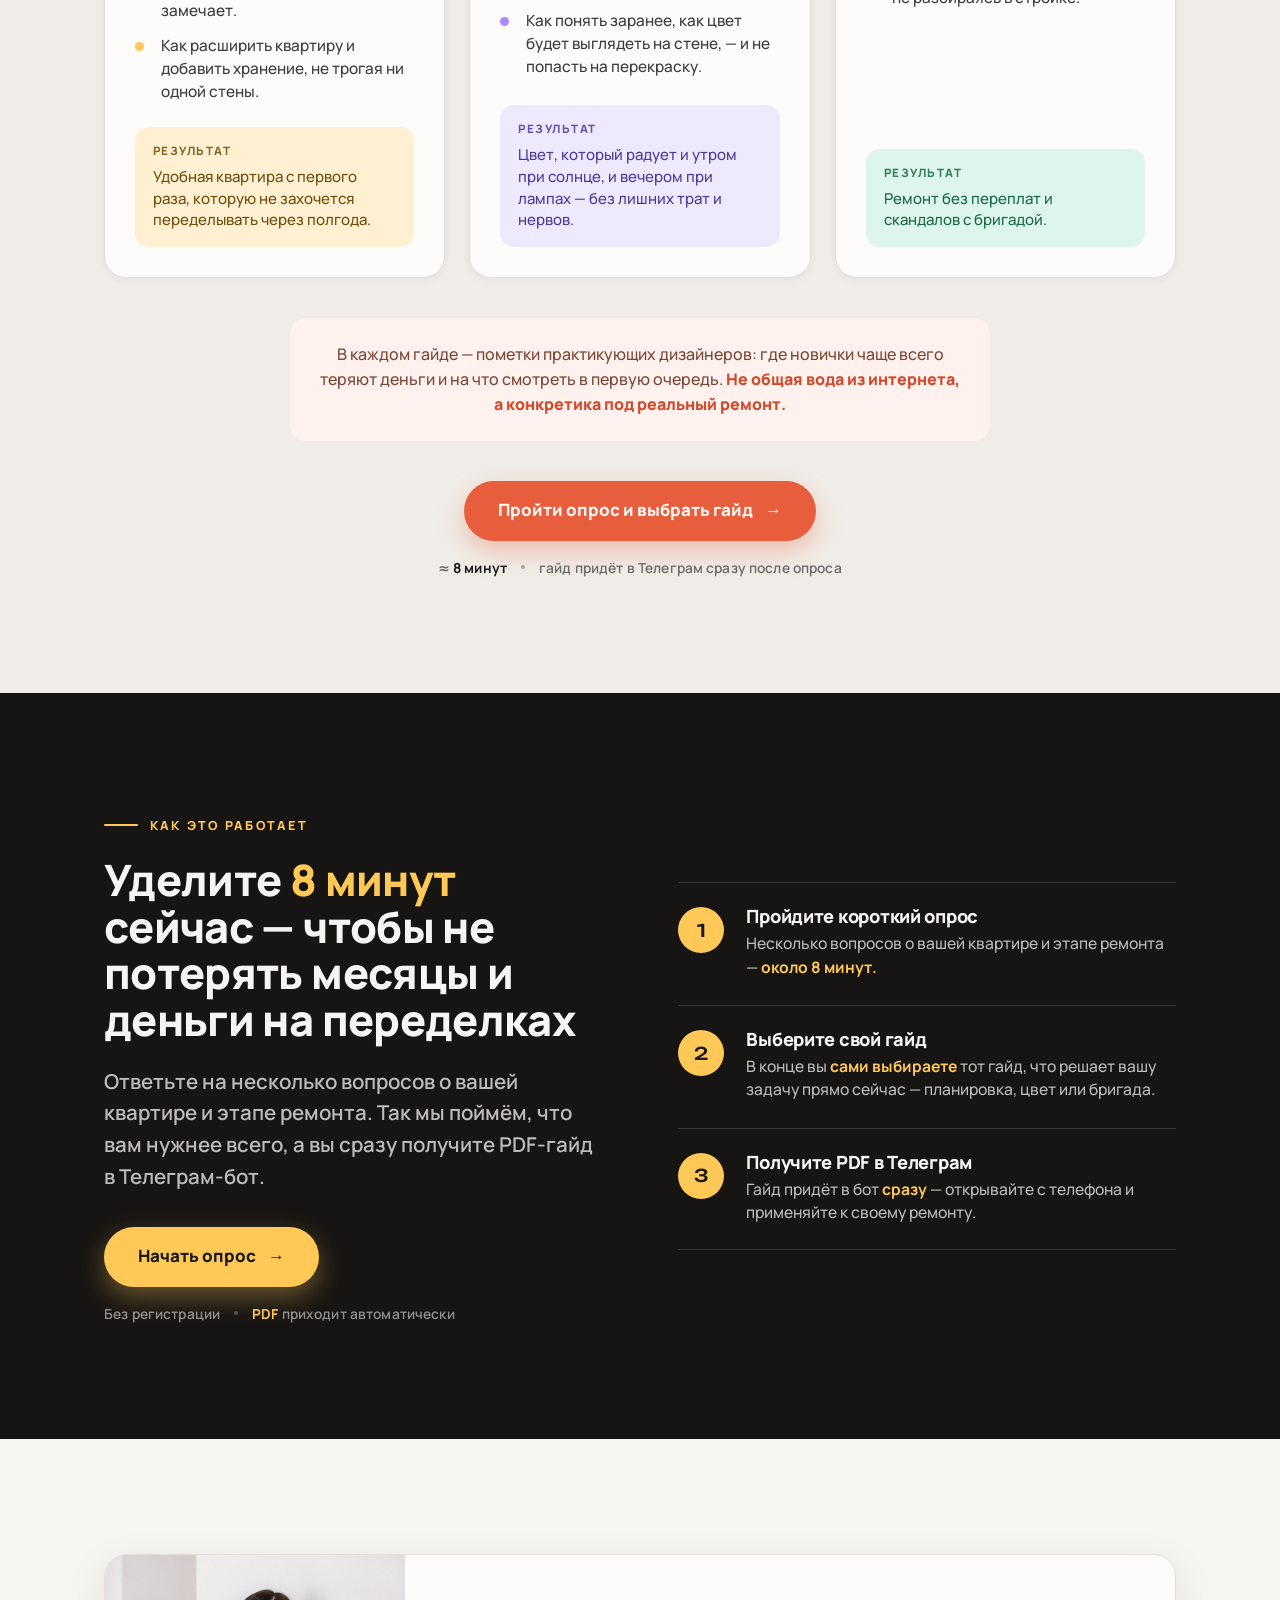
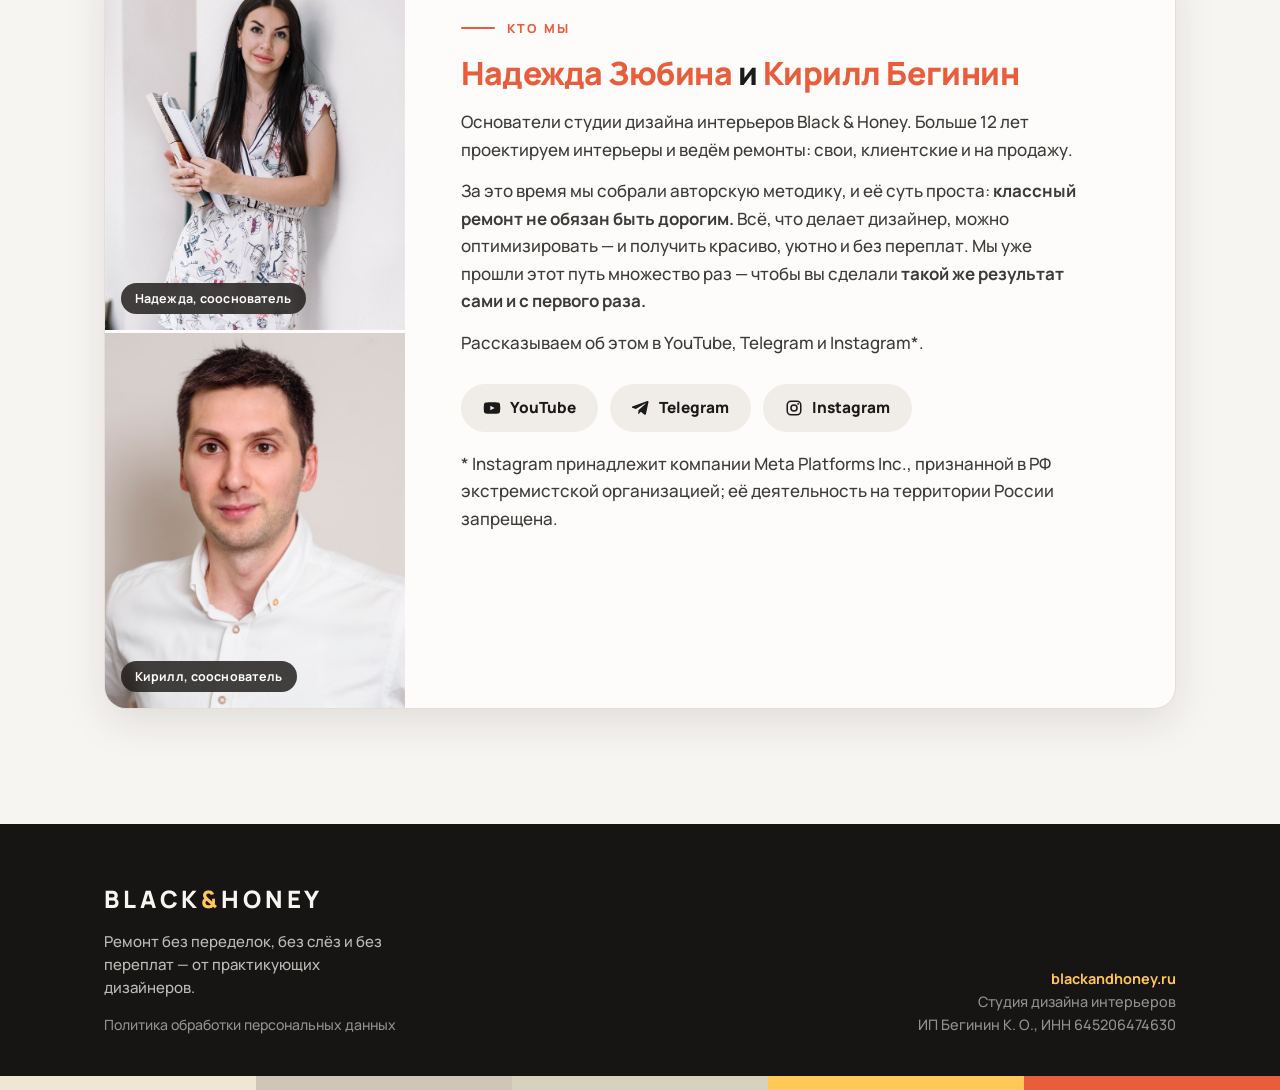
==== commit 3a4f844c: "Политика обработки персональных данных: отдельная страница + ссылка в футере Страница /privacy-polic" ====
--- a/index.html
+++ b/index.html
@@ -368,6 +368,9 @@
 .foot .wordmark span{color:var(--honey)}
 .foot-right{text-align:right;font-size:.9rem;line-height:1.6;color:var(--paper-dim2)}
 .foot-right b{color:var(--honey)}
+.foot-links{display:flex;flex-wrap:wrap;gap:6px 20px;margin-top:14px;font-size:.88rem}
+.foot-links a{color:var(--paper-dim2);text-decoration:none;border-bottom:1px solid transparent;transition:color .16s ease,border-color .16s ease}
+.foot-links a:hover{color:var(--honey);border-bottom-color:currentColor}
 .foot-strip{display:flex;height:14px}
 .foot-strip i{flex:1}
 @media(max-width:600px){.foot-in{flex-direction:column;align-items:flex-start}.foot-right{text-align:left}}
@@ -640,10 +643,14 @@
     <div>
       <div class="wordmark">Black<span>&amp;</span>Honey</div>
       <p style="margin-top:12px;font-size:.94rem;max-width:34ch">Ремонт без переделок, без слёз и без переплат — от практикующих дизайнеров.</p>
+      <div class="foot-links">
+        <a href="/privacy-policy">Политика обработки персональных данных</a>
+      </div>
     </div>
     <div class="foot-right">
       <b>blackandhoney.ru</b><br>
-      Студия дизайна интерьеров
+      Студия дизайна интерьеров<br>
+      ИП Бегинин К. О., ИНН 645206474630
     </div>
   </div>
   <div class="foot-strip" aria-hidden="true">
